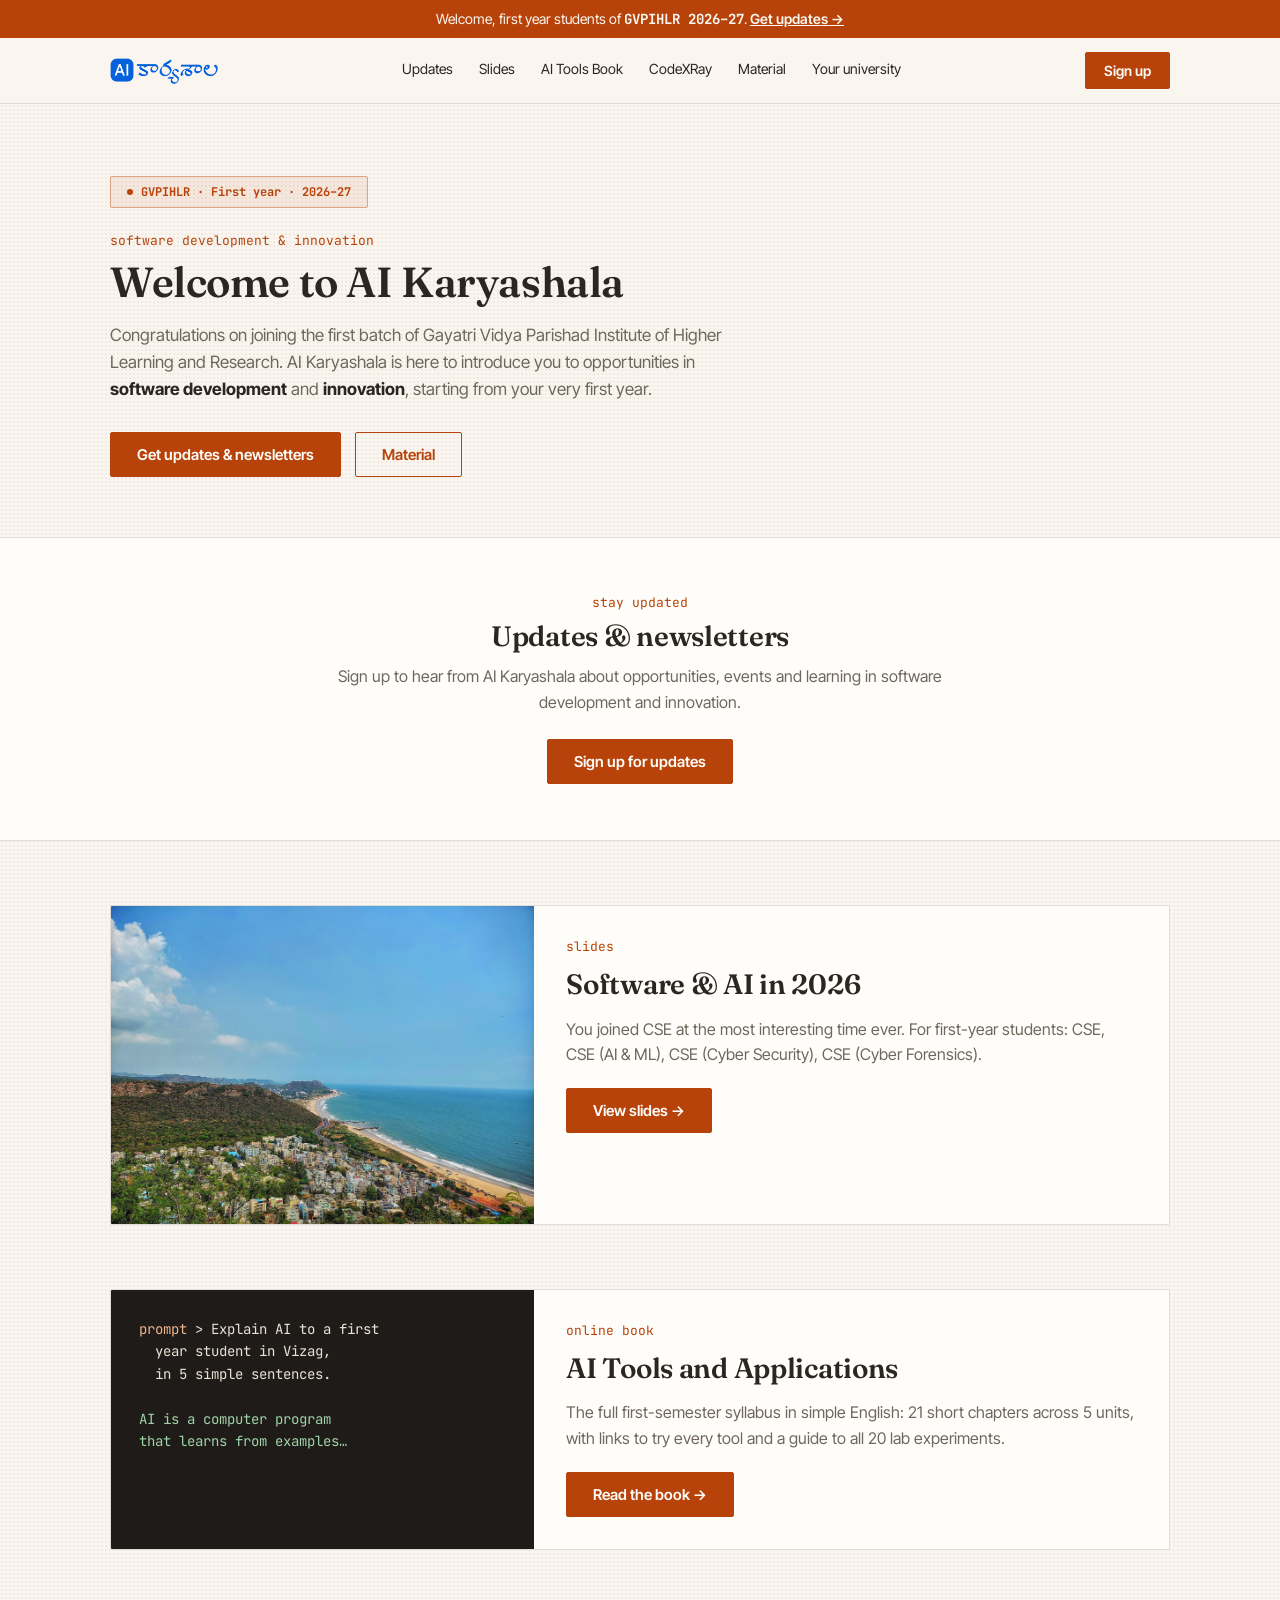
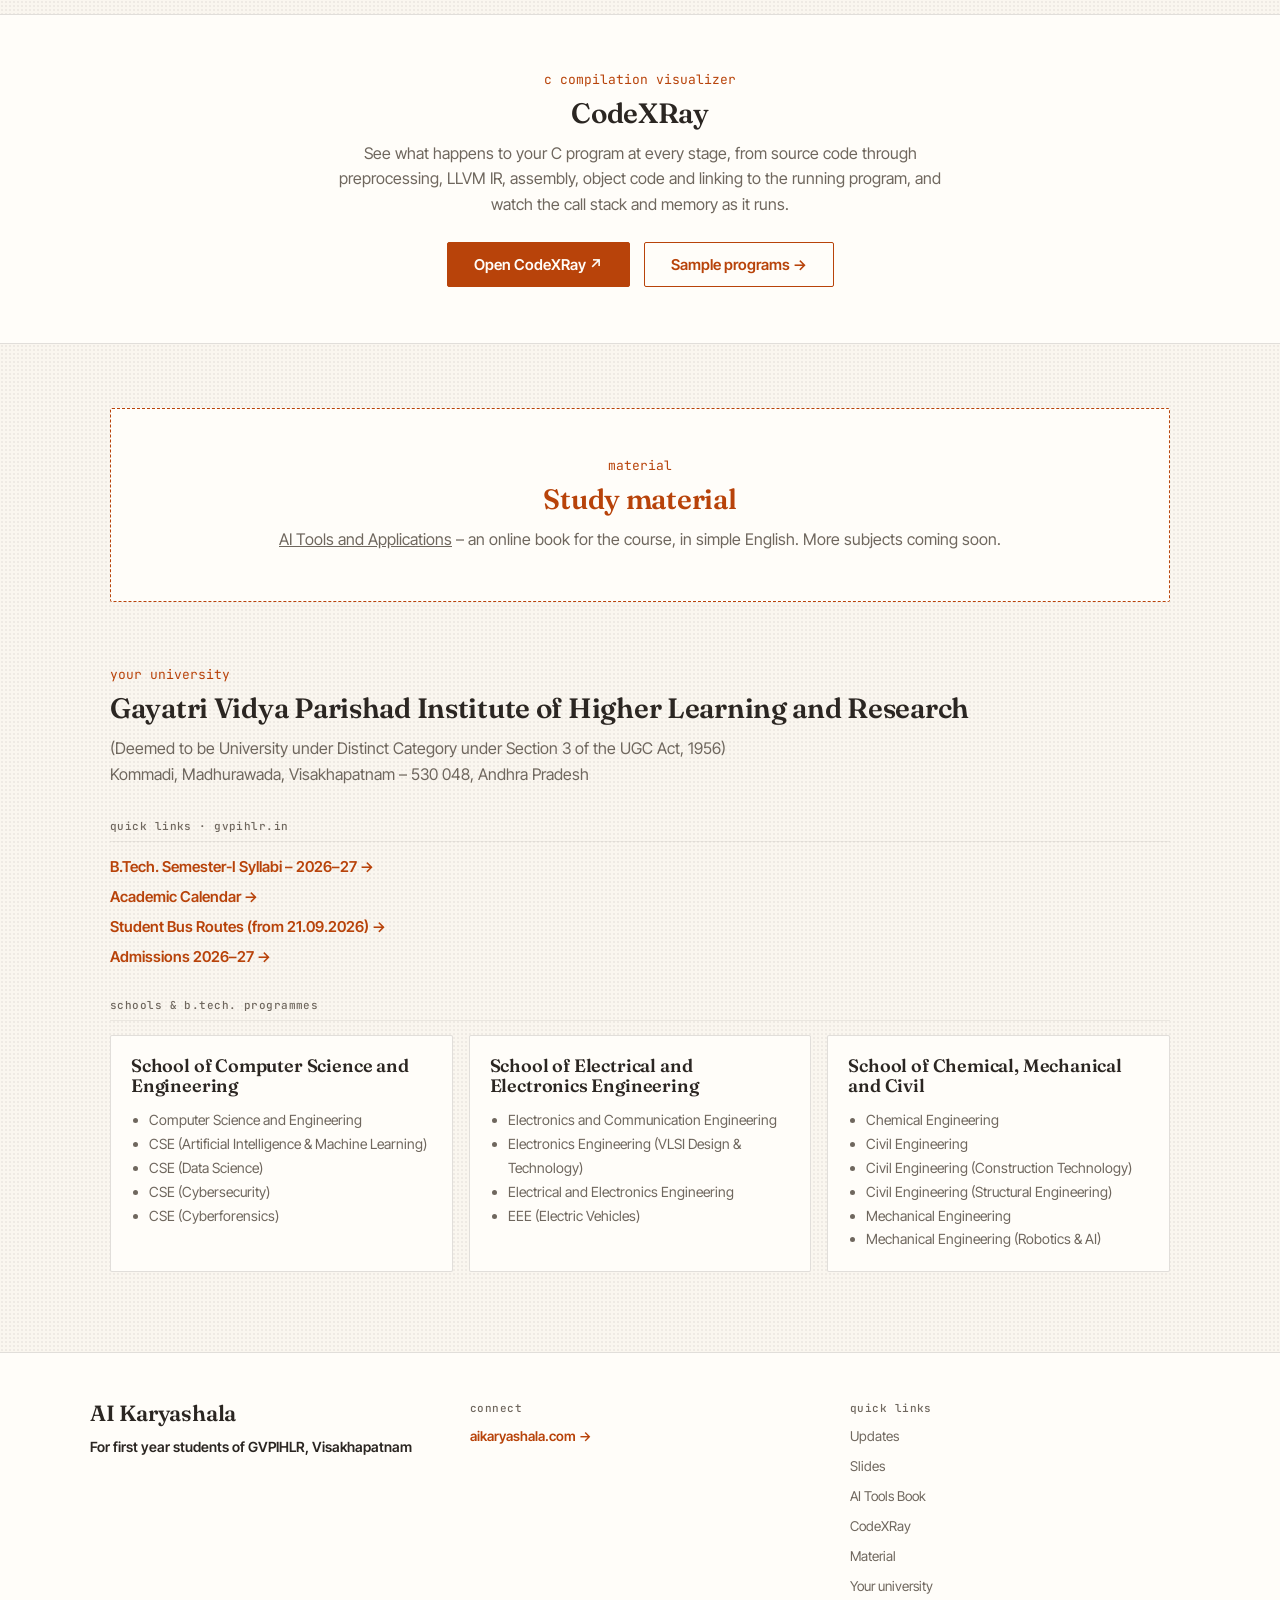
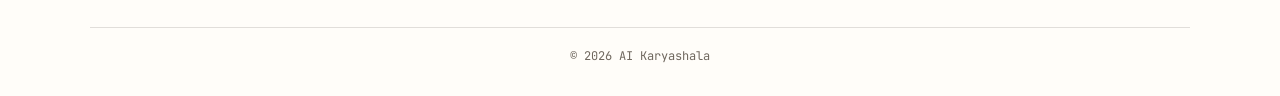
==== docs/index.html @ 088c2c2c "Add the AI Tools and Applications book Simple-English online book for the first semester course, bui" ====
<!DOCTYPE html>
<html lang="en">
<head>
  <meta charset="UTF-8">
  <meta name="viewport" content="width=device-width, initial-scale=1.0">
  <title>AI Karyashala – GVPIHLR First Year Students</title>
  <meta name="description" content="AI Karyashala introduces first year students of GVPIHLR, Visakhapatnam to opportunities in software development and innovation.">
  <link rel="icon" type="image/png" href="assets/aikaryashala_logo.png">
  <link rel="preconnect" href="https://fonts.googleapis.com">
  <link rel="preconnect" href="https://fonts.gstatic.com" crossorigin>
  <link href="https://fonts.googleapis.com/css2?family=Fraunces:opsz,wght@9..144,400;9..144,600&family=Inter+Tight:wght@400;500;600&family=JetBrains+Mono:wght@400;500;700&display=swap" rel="stylesheet">
  <link rel="stylesheet" href="style.css">
</head>
<body>

<!-- Top Banner -->
<div class="top-banner">
  Welcome, first year students of <strong>GVPIHLR 2026–27</strong>. <a href="https://docs.google.com/forms/d/e/1FAIpQLSfNtm3WXYP0iq9jqokHn2Zx_W7OV_crYYHnH38HAlW0GGLdNA/viewform?usp=publish-editor" target="_blank" rel="noopener noreferrer">Get updates →</a>
</div>

<!-- Header -->
<header class="header">
  <div class="nav-shell">
    <a href="#top" aria-label="Home" class="nav-brand">
      <img src="assets/aikaryashala_logo.png" alt="AI Karyashala logo">
    </a>
    <nav class="nav-links" aria-label="Main">
      <a href="#updates">Updates</a>
      <a href="#slides">Slides</a>
      <a href="#ai-tools">AI Tools Book</a>
      <a href="#codexray">CodeXRay</a>
      <a href="#material">Material</a>
      <a href="#university">Your university</a>
    </nav>
    <a href="https://docs.google.com/forms/d/e/1FAIpQLSfNtm3WXYP0iq9jqokHn2Zx_W7OV_crYYHnH38HAlW0GGLdNA/viewform?usp=publish-editor" class="btn btn--primary nav-cta" target="_blank" rel="noopener noreferrer">Sign up</a>
  </div>
</header>

<main id="top">

  <!-- Hero -->
  <section class="hero">
    <div class="badge">
      <span class="dot"></span>
      GVPIHLR · First year · 2026–27
    </div>
    <p class="eyebrow">software development &amp; innovation</p>
    <h1>Welcome to AI Karyashala</h1>
    <p class="hero-subtitle">
      Congratulations on joining the first batch of Gayatri Vidya Parishad Institute of Higher
      Learning and Research. AI Karyashala is here to introduce you to opportunities in
      <strong>software development</strong> and <strong>innovation</strong>, starting from your very first year.
    </p>
    <div class="hero-actions">
      <a href="https://docs.google.com/forms/d/e/1FAIpQLSfNtm3WXYP0iq9jqokHn2Zx_W7OV_crYYHnH38HAlW0GGLdNA/viewform?usp=publish-editor" class="btn btn--primary" target="_blank" rel="noopener noreferrer">Get updates &amp; newsletters</a>
      <a href="#material" class="btn btn--ghost">Material</a>
    </div>
  </section>

  <!-- Updates -->
  <section id="updates" class="band">
    <div class="band-shell">
      <p class="eyebrow">stay updated</p>
      <h2>Updates &amp; newsletters</h2>
      <p class="band-text">
        Sign up to hear from AI Karyashala about opportunities, events and learning in software
        development and innovation.
      </p>
      <a href="https://docs.google.com/forms/d/e/1FAIpQLSfNtm3WXYP0iq9jqokHn2Zx_W7OV_crYYHnH38HAlW0GGLdNA/viewform?usp=publish-editor" class="btn btn--primary" target="_blank" rel="noopener noreferrer">Sign up for updates</a>
    </div>
  </section>

  <!-- Slides -->
  <section id="slides" class="section">
    <a class="talk-card" href="slides/index.html">
      <img src="slides/images/vizag-coast.jpg" alt="">
      <div class="talk-copy">
        <p class="eyebrow">slides</p>
        <h2>Software &amp; AI in 2026</h2>
        <p class="muted">You joined CSE at the most interesting time ever. For first-year students: CSE, CSE (AI &amp; ML), CSE (Cyber Security), CSE (Cyber Forensics).</p>
        <span class="btn btn--primary">View slides →</span>
      </div>
    </a>
  </section>

  <!-- AI Tools Book -->
  <section id="ai-tools" class="section">
    <a class="talk-card" href="ai-tools/index.html">
      <pre class="code-art" aria-hidden="true"><span class="k">prompt</span> &gt; Explain AI to a first
  year student in Vizag,
  in 5 simple sentences.

<span class="s">AI is a computer program
that learns from examples…</span></pre>
      <div class="talk-copy">
        <p class="eyebrow">online book</p>
        <h2>AI Tools and Applications</h2>
        <p class="muted">The full first-semester syllabus in simple English: 21 short chapters across 5 units, with links to try every tool and a guide to all 20 lab experiments.</p>
        <span class="btn btn--primary">Read the book →</span>
      </div>
    </a>
  </section>

  <!-- CodeXRay -->
  <section id="codexray" class="band">
    <div class="band-shell">
      <p class="eyebrow">c compilation visualizer</p>
      <h2>CodeXRay</h2>
      <p class="band-text">
        See what happens to your C program at every stage, from source code through preprocessing,
        LLVM IR, assembly, object code and linking to the running program, and watch the call stack
        and memory as it runs.
      </p>
      <div class="band-actions">
        <a href="https://codexray-frontend.onrender.com" class="btn btn--primary" target="_blank" rel="noopener noreferrer">Open CodeXRay ↗</a>
        <a href="codexray/index.html" class="btn btn--ghost">Sample programs →</a>
      </div>
    </div>
  </section>

  <!-- Material -->
  <section id="material" class="section">
    <div class="material-box">
      <p class="eyebrow">material</p>
      <h2>Study material</h2>
      <p class="muted"><a href="ai-tools/index.html">AI Tools and Applications</a> – an online book for the course, in simple English. More subjects coming soon.</p>
    </div>
  </section>

  <!-- University -->
  <section id="university" class="section">
    <p class="eyebrow">your university</p>
    <h2>Gayatri Vidya Parishad Institute of Higher Learning and Research</h2>
    <p class="muted">
      (Deemed to be University under Distinct Category under Section 3 of the UGC Act, 1956)<br>
      Kommadi, Madhurawada, Visakhapatnam – 530 048, Andhra Pradesh
    </p>

    <h4 class="subhead">quick links · gvpihlr.in</h4>
    <ul class="link-list">
      <li><a href="https://gvpihlr.in/btech-semester-i-syllabi" target="_blank" rel="noopener noreferrer">B.Tech. Semester-I Syllabi – 2026–27 →</a></li>
      <li><a href="https://gvpihlr.in/academic-calendar" target="_blank" rel="noopener noreferrer">Academic Calendar →</a></li>
      <li><a href="https://gvpihlr.in/assets/files/admissions/GVPIHLR-BUS%20ROUTES%20FOR%2021-9-2026.pdf" target="_blank" rel="noopener noreferrer">Student Bus Routes (from 21.09.2026) →</a></li>
      <li><a href="https://gvpihlr.in/admissions" target="_blank" rel="noopener noreferrer">Admissions 2026–27 →</a></li>
    </ul>

    <h4 class="subhead">schools &amp; b.tech. programmes</h4>
    <div class="grid">
      <div class="card">
        <h3>School of Computer Science and Engineering</h3>
        <ul>
          <li>Computer Science and Engineering</li>
          <li>CSE (Artificial Intelligence &amp; Machine Learning)</li>
          <li>CSE (Data Science)</li>
          <li>CSE (Cybersecurity)</li>
          <li>CSE (Cyberforensics)</li>
        </ul>
      </div>
      <div class="card">
        <h3>School of Electrical and Electronics Engineering</h3>
        <ul>
          <li>Electronics and Communication Engineering</li>
          <li>Electronics Engineering (VLSI Design &amp; Technology)</li>
          <li>Electrical and Electronics Engineering</li>
          <li>EEE (Electric Vehicles)</li>
        </ul>
      </div>
      <div class="card">
        <h3>School of Chemical, Mechanical and Civil</h3>
        <ul>
          <li>Chemical Engineering</li>
          <li>Civil Engineering</li>
          <li>Civil Engineering (Construction Technology)</li>
          <li>Civil Engineering (Structural Engineering)</li>
          <li>Mechanical Engineering</li>
          <li>Mechanical Engineering (Robotics &amp; AI)</li>
        </ul>
      </div>
    </div>
  </section>

</main>

<footer class="site-footer">
  <div class="footer-content">
    <div class="footer-section">
      <h3>AI Karyashala</h3>
      <p class="footer-tagline">For first year students of GVPIHLR, Visakhapatnam</p>
    </div>
    <div class="footer-section">
      <h4>connect</h4>
      <p>
        <a href="https://aikaryashala.com" target="_blank" rel="noopener noreferrer" class="footer-link">aikaryashala.com →</a>
      </p>
    </div>
    <div class="footer-section">
      <h4>quick links</h4>
      <ul class="footer-links">
        <li><a href="#updates">Updates</a></li>
        <li><a href="slides/index.html">Slides</a></li>
        <li><a href="ai-tools/index.html">AI Tools Book</a></li>
        <li><a href="codexray/index.html">CodeXRay</a></li>
        <li><a href="#material">Material</a></li>
        <li><a href="#university">Your university</a></li>
      </ul>
    </div>
  </div>
  <div class="footer-divider"></div>
  <p class="footer-credit">© 2026 AI Karyashala</p>
</footer>

</body>
</html>
---- docs/style.css ----
:root {
  --cream: #faf6ef;
  --paper: #fffdf9;
  --ink: #2b2622;
  --muted: #6f675e;

  --rust: #b8430a;
  --teal: #14746f;

  --line: rgba(43, 38, 34, .14);
  --line2: rgba(43, 38, 34, .07);
}

* {
  margin: 0;
  padding: 0;
  box-sizing: border-box;
}

html { scroll-behavior: smooth; }

body {
  font-family: "Inter Tight", -apple-system, BlinkMacSystemFont, "Helvetica Neue", Arial, sans-serif;
  background: var(--cream);
  color: var(--ink);
  overflow-x: hidden;
  background-image: radial-gradient(rgba(43, 38, 34, .055) 1px, transparent 1px);
  background-size: 4px 4px;
}

h1, h2, h3 {
  font-family: "Fraunces", serif;
  font-weight: 600;
  letter-spacing: -.01em;
  line-height: 1.12;
  color: var(--ink);
}

a { color: inherit; }
img { display: block; max-width: 100%; }
a:focus-visible { outline: 2px solid var(--rust); outline-offset: 2px; }

section[id] { scroll-margin-top: 70px; }

.eyebrow {
  font-family: "JetBrains Mono", monospace;
  font-size: 13px;
  color: var(--rust);
  margin-bottom: 10px;
}

.muted { color: var(--muted); line-height: 1.6; }

/* ── Top Banner ── */
.top-banner {
  background: var(--rust);
  color: var(--cream);
  text-align: center;
  padding: 10px 16px;
  font-size: 14px;
}
.top-banner strong { font-family: "JetBrains Mono", monospace; font-weight: 700; }
.top-banner a { color: var(--cream); text-decoration: underline; font-weight: 600; }

/* ── Header ── */
.header {
  position: sticky;
  top: 0;
  z-index: 1000;
  background: var(--cream);
  border-bottom: 1px solid var(--line);
}
.nav-shell {
  max-width: 1100px;
  margin: 0 auto;
  padding: 14px 20px;
  display: flex;
  gap: 24px;
  align-items: center;
  justify-content: space-between;
}
.nav-brand img { height: 26px; width: auto; }
.nav-links { display: flex; gap: 26px; font-size: 14px; }
.nav-links a {
  color: var(--ink);
  text-decoration: none;
  padding-bottom: 2px;
  border-bottom: 2px solid transparent;
  transition: color .15s, border-color .15s;
}
.nav-links a:hover { color: var(--rust); border-color: var(--rust); }
.nav-cta { font-size: 14px !important; padding: 9px 18px !important; }

/* ── Buttons ── */
.btn {
  display: inline-flex;
  align-items: center;
  justify-content: center;
  padding: 12px 26px;
  border-radius: 2px;
  text-decoration: none;
  font-weight: 600;
  font-size: 15px;
  border: 1px solid var(--rust);
  transition: background .15s, color .15s;
}
.btn--primary { background: var(--rust); color: var(--paper); }
.btn--primary:hover { background: #96370a; }
.btn--ghost { background: transparent; color: var(--rust); }
.btn--ghost:hover { background: rgba(184, 67, 10, .08); }

/* ── Hero ── */
.hero { padding: 72px 20px 60px; max-width: 1100px; margin: 0 auto; }
.badge {
  display: inline-flex;
  align-items: center;
  gap: 8px;
  border: 1px solid rgba(184, 67, 10, .4);
  background: rgba(184, 67, 10, .08);
  border-radius: 2px;
  padding: 7px 16px;
  font-family: "JetBrains Mono", monospace;
  font-size: 12px;
  font-weight: 700;
  color: var(--rust);
  margin-bottom: 24px;
}
.badge .dot { width: 6px; height: 6px; border-radius: 50%; background: var(--rust); }
.hero h1 { font-size: clamp(28px, 4.4vw, 42px); margin: 0 0 16px; }
.hero-subtitle { font-size: 17px; line-height: 1.6; color: var(--muted); max-width: 62ch; }
.hero-subtitle strong { color: var(--ink); }
.hero-actions { display: flex; gap: 14px; margin: 28px 0 0; flex-wrap: wrap; }

/* ── Updates band ── */
.band {
  padding: 56px 20px;
  text-align: center;
  background: var(--paper);
  border-top: 1px solid var(--line);
  border-bottom: 1px solid var(--line);
}
.band-shell { max-width: 640px; margin: 0 auto; }
.band h2 { font-size: clamp(22px, 3vw, 28px); margin-bottom: 12px; }
.band-text { color: var(--muted); line-height: 1.6; margin-bottom: 24px; }
.band-actions { display: flex; gap: 14px; justify-content: center; flex-wrap: wrap; }
.section + .band { margin-top: 64px; }

/* ── Sections ── */
.section { max-width: 1100px; margin: 0 auto; padding: 64px 20px 0; }
.section h2 { font-size: clamp(22px, 3vw, 28px); margin-bottom: 12px; }

.subhead {
  font-family: "JetBrains Mono", monospace;
  font-size: 11px;
  font-weight: 500;
  color: var(--muted);
  letter-spacing: .04em;
  margin: 32px 0 14px;
  padding-bottom: 8px;
  border-bottom: 1px solid var(--line2);
}

/* ── Slides card ── */
.talk-card {
  display: grid;
  grid-template-columns: 2fr 3fr;
  background: var(--paper);
  border: 1px solid var(--line);
  border-radius: 2px;
  overflow: hidden;
  text-decoration: none;
  transition: border-color .15s;
}
.talk-card:hover { border-color: var(--rust); }
.talk-card img { width: 100%; height: 100%; min-height: 220px; object-fit: cover; }
.code-art {
  margin: 0;
  padding: 28px;
  background: #1f1b18;
  color: #e9e1d6;
  font-family: "JetBrains Mono", monospace;
  font-size: 14px;
  line-height: 1.6;
  overflow: hidden;
}
.code-art .k { color: #f0b48c; }
.code-art .s { color: #9fd3a8; }
.talk-copy { padding: 32px; display: flex; flex-direction: column; align-items: flex-start; gap: 4px; }
.talk-copy .btn { margin-top: 16px; }

/* ── Material box ── */
.material-box {
  border: 1px dashed var(--rust);
  border-radius: 2px;
  background: var(--paper);
  padding: 48px 20px;
  text-align: center;
}
.material-box h2 { color: var(--rust); }

/* ── Quick links ── */
.link-list { list-style: none; display: flex; flex-direction: column; gap: 10px; }
.link-list a { color: var(--rust); text-decoration: none; font-weight: 600; font-size: 15px; }
.link-list a:hover { color: #96370a; text-decoration: underline; }

/* ── Schools ── */
.grid {
  display: grid;
  grid-template-columns: repeat(auto-fit, minmax(260px, 1fr));
  gap: 16px;
}
.card {
  background: var(--paper);
  border: 1px solid var(--line);
  border-radius: 2px;
  padding: 20px;
  transition: border-color .15s;
}
.card:hover { border-color: var(--rust); }
.card h3 { font-size: 18px; margin-bottom: 12px; }
.card ul { padding-left: 18px; color: var(--muted); font-size: 14px; line-height: 1.7; }

/* ── Footer ── */
.site-footer {
  margin-top: 80px;
  padding: 48px 20px 32px;
  background: var(--paper);
  border-top: 1px solid var(--line);
}
.footer-content {
  max-width: 1100px;
  margin: 0 auto;
  display: grid;
  grid-template-columns: repeat(auto-fit, minmax(240px, 1fr));
  gap: 40px;
}
.footer-section { display: flex; flex-direction: column; gap: 10px; }
.footer-section h3 { font-size: 22px; margin-bottom: 2px; }
.footer-section h4 {
  font-family: "JetBrains Mono", monospace;
  font-size: 11px;
  font-weight: 500;
  color: var(--muted);
  letter-spacing: .04em;
}
.footer-tagline { font-size: 14px; font-weight: 600; }
.footer-link { color: var(--rust); text-decoration: none; font-weight: 600; font-size: 13.5px; }
.footer-link:hover { color: #96370a; }
.footer-links { list-style: none; display: flex; flex-direction: column; gap: 10px; }
.footer-links a { color: var(--muted); text-decoration: none; font-size: 13.5px; transition: color .15s; }
.footer-links a:hover { color: var(--rust); }
.footer-divider { max-width: 1100px; margin: 32px auto 0; height: 1px; background: var(--line); }
.footer-credit {
  max-width: 1100px;
  margin: 20px auto 0;
  color: var(--muted);
  font-size: 12px;
  text-align: center;
  font-family: "JetBrains Mono", monospace;
}

/* ── Responsive ── */
@media (max-width: 768px) {
  .nav-links { display: none; }
  .top-banner { font-size: 12px; padding: 8px 12px; }
  .hero { padding: 56px 16px 48px; }
  .hero-subtitle { font-size: 16px; }
  .band { padding: 48px 16px; }
  .section { padding: 48px 16px 0; }
  .site-footer { padding: 40px 16px 48px; margin-top: 56px; }
  .footer-content { grid-template-columns: 1fr; gap: 28px; }
  .talk-card { grid-template-columns: 1fr; }
  .talk-card img { min-height: 160px; max-height: 200px; }
  .talk-copy { padding: 24px 20px; }
}

@media (max-width: 480px) {
  .btn { padding: 11px 20px; font-size: 14px; }
}
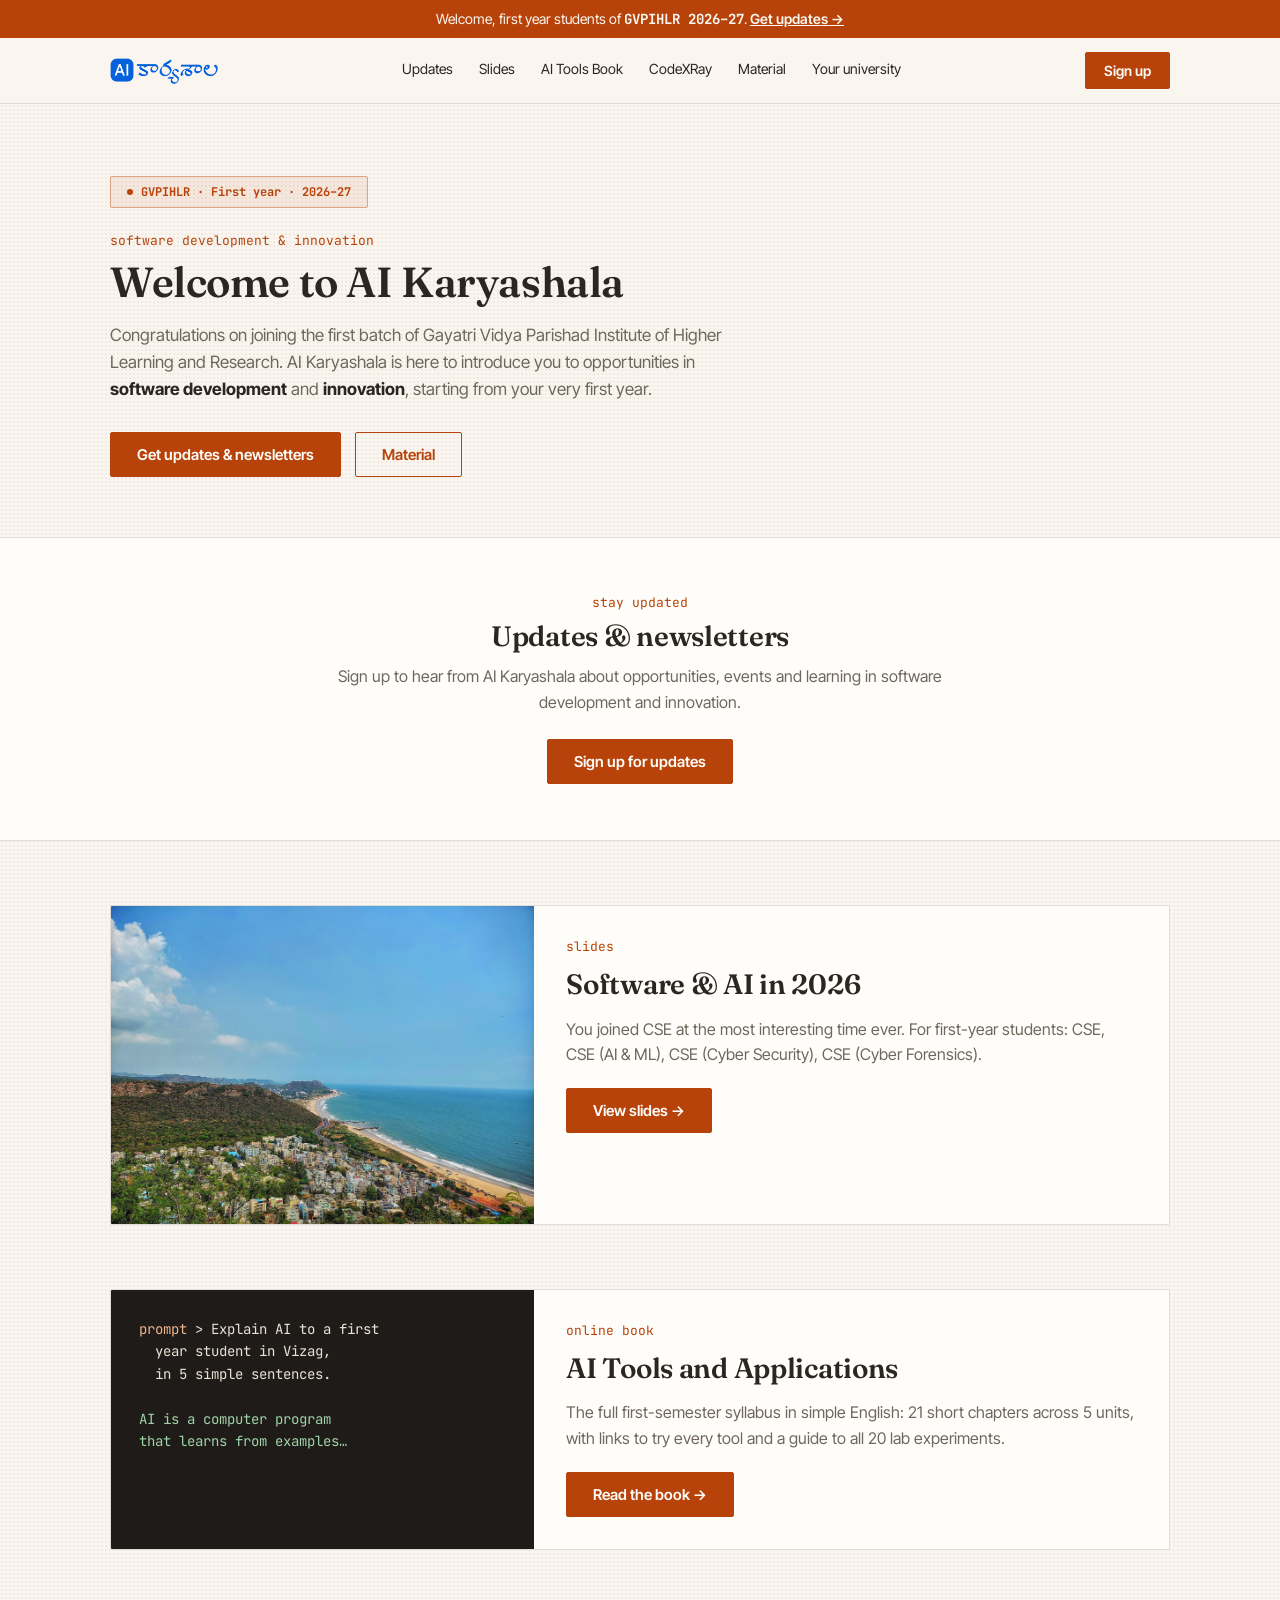
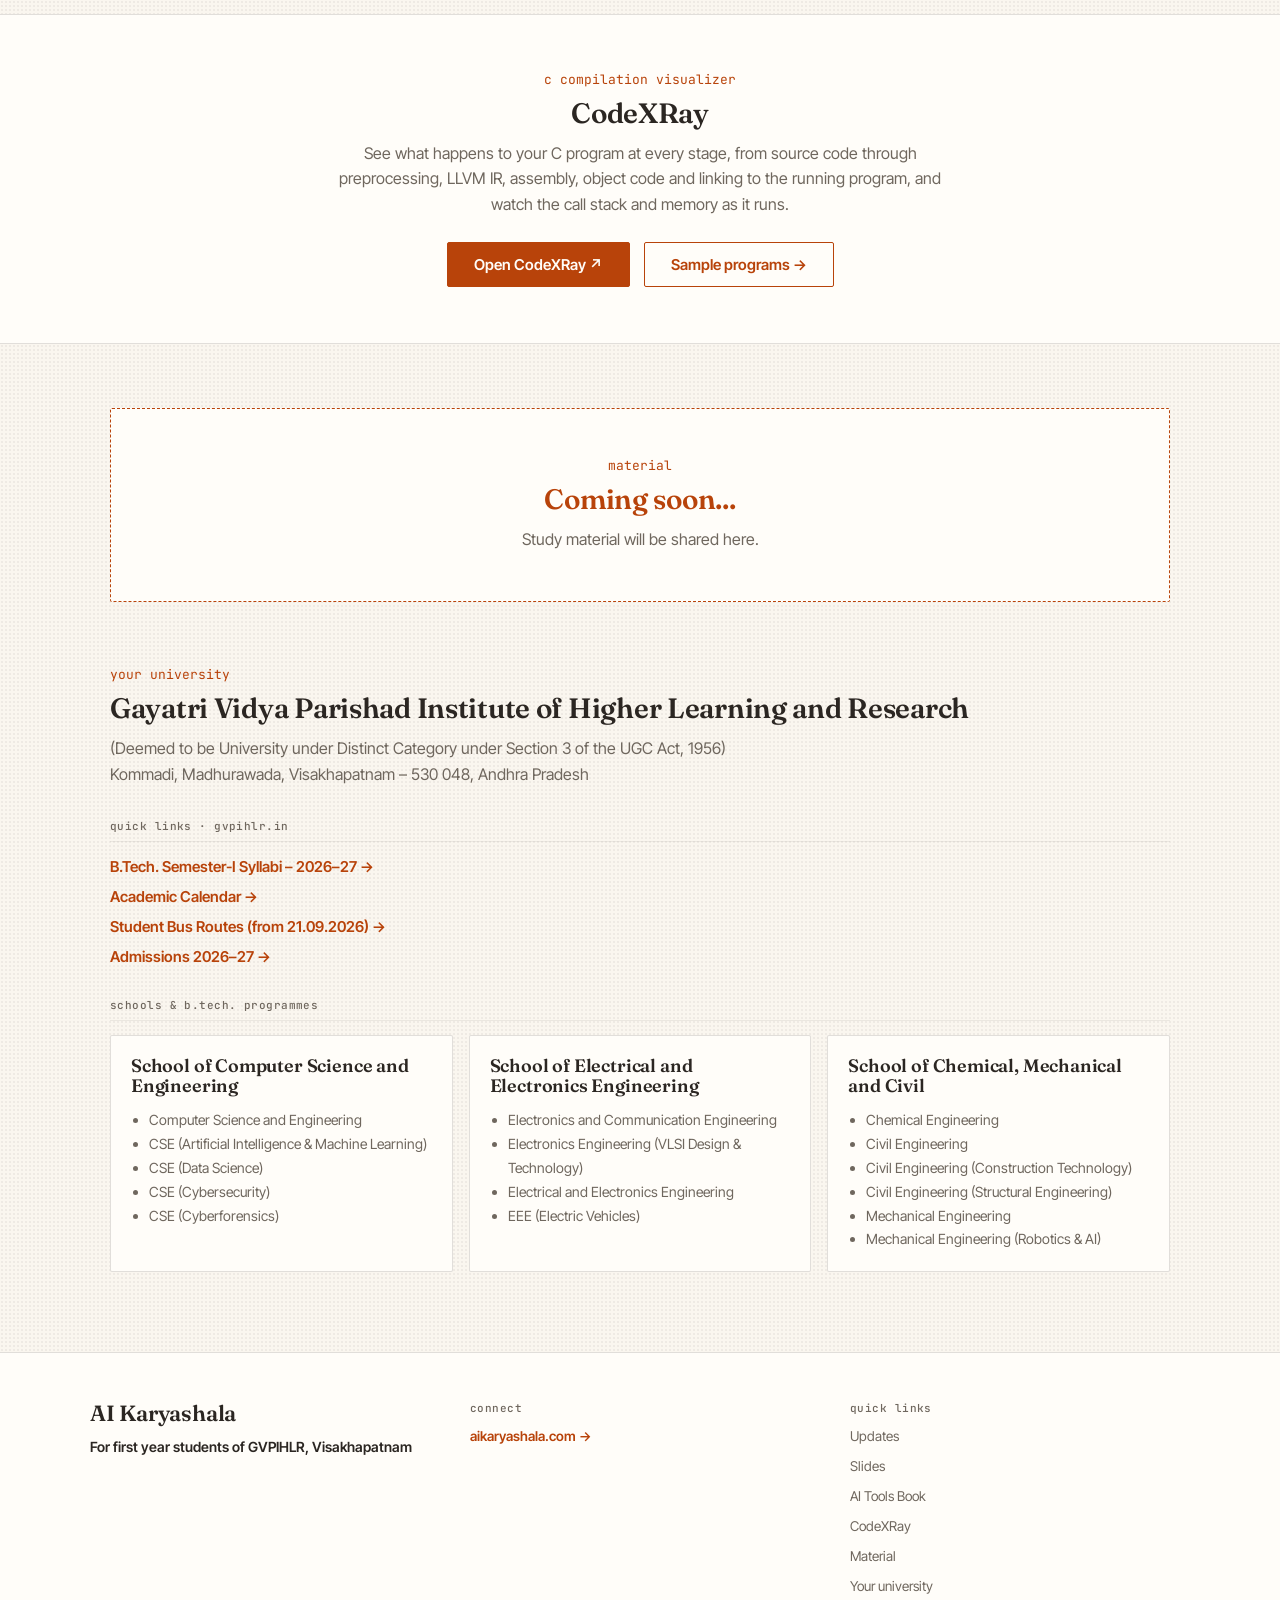
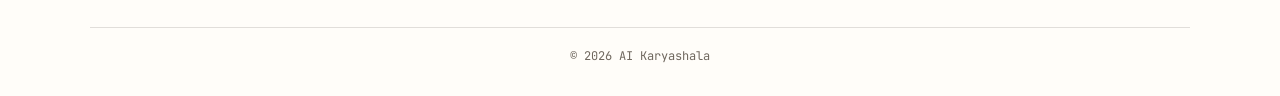
==== commit f549405a: "Restore the Material placeholder on the home page Co-Authored-By: Claude Fable 5.1 <noreply@anthropi" ====
--- a/docs/index.html
+++ b/docs/index.html
@@ -122,8 +122,8 @@
   <section id="material" class="section">
     <div class="material-box">
       <p class="eyebrow">material</p>
-      <h2>Study material</h2>
-      <p class="muted"><a href="ai-tools/index.html">AI Tools and Applications</a> – an online book for the course, in simple English. More subjects coming soon.</p>
+      <h2>Coming soon...</h2>
+      <p class="muted">Study material will be shared here.</p>
     </div>
   </section>
 
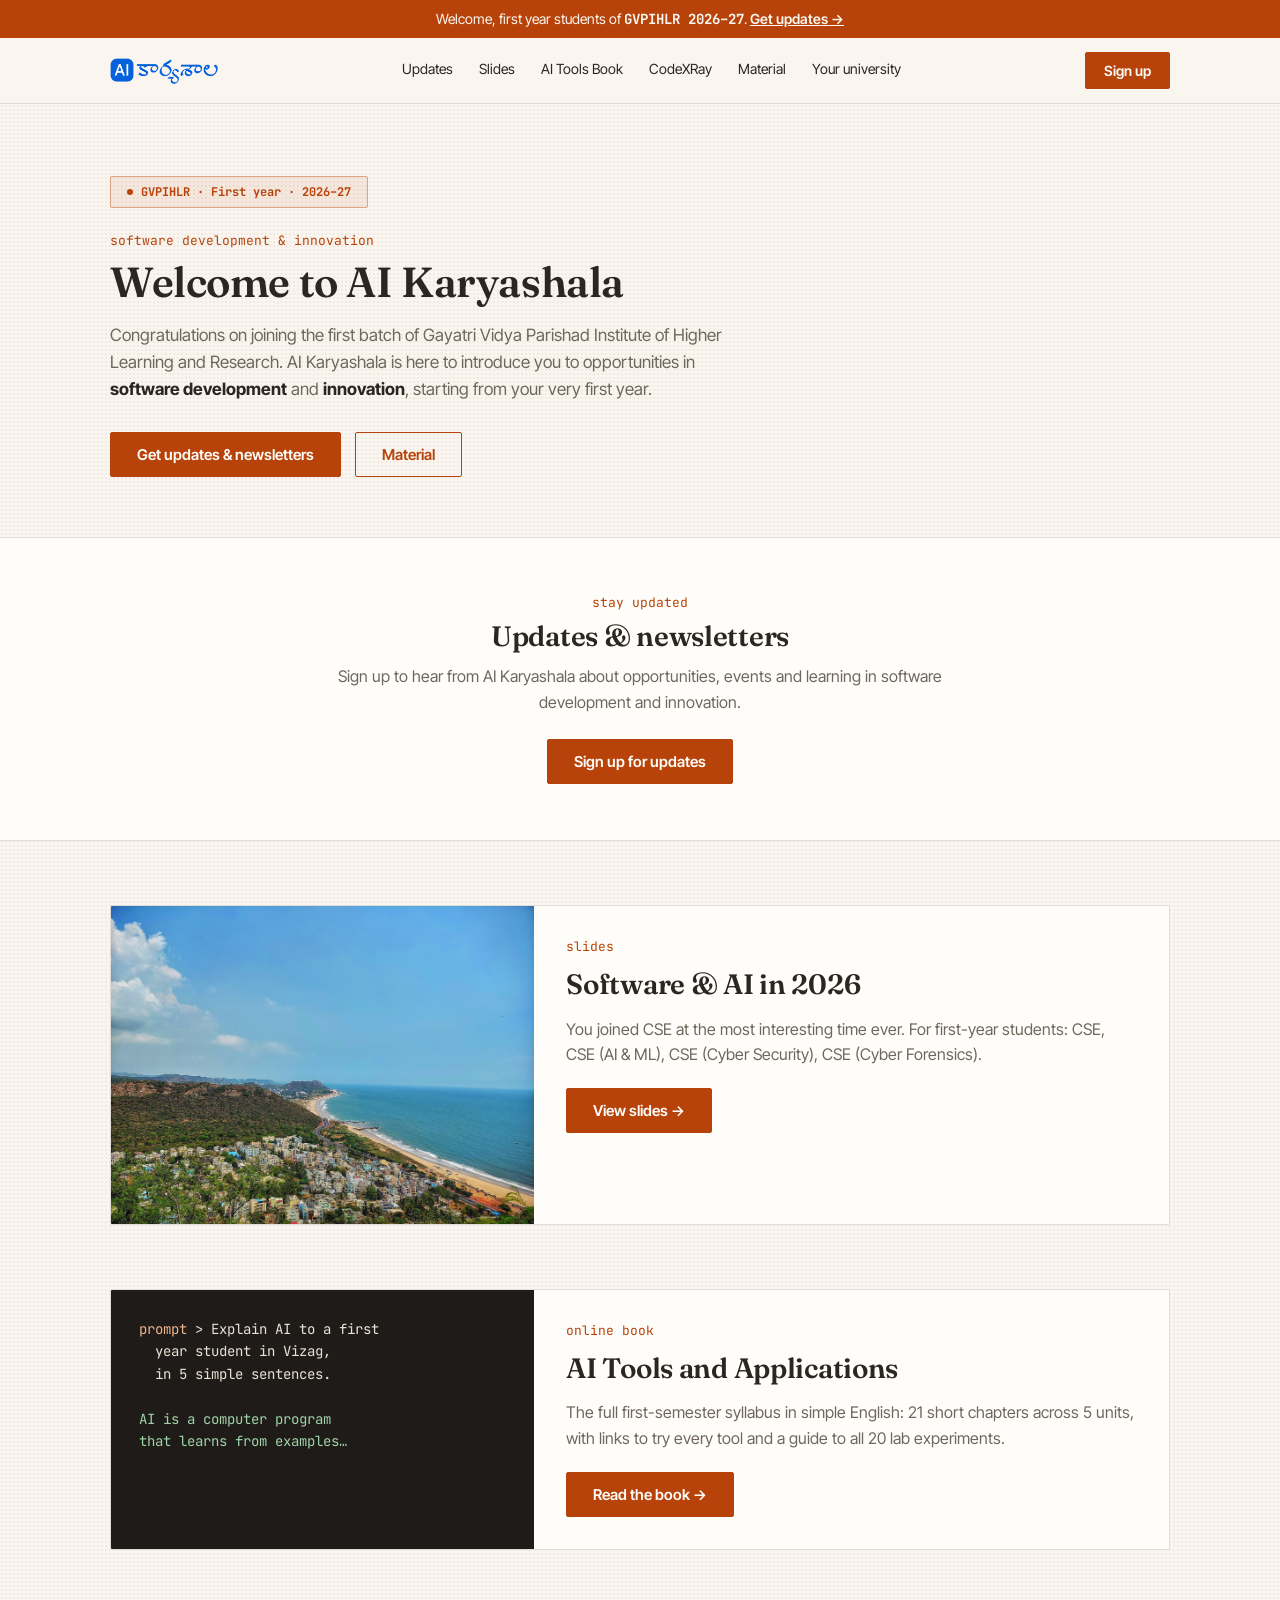
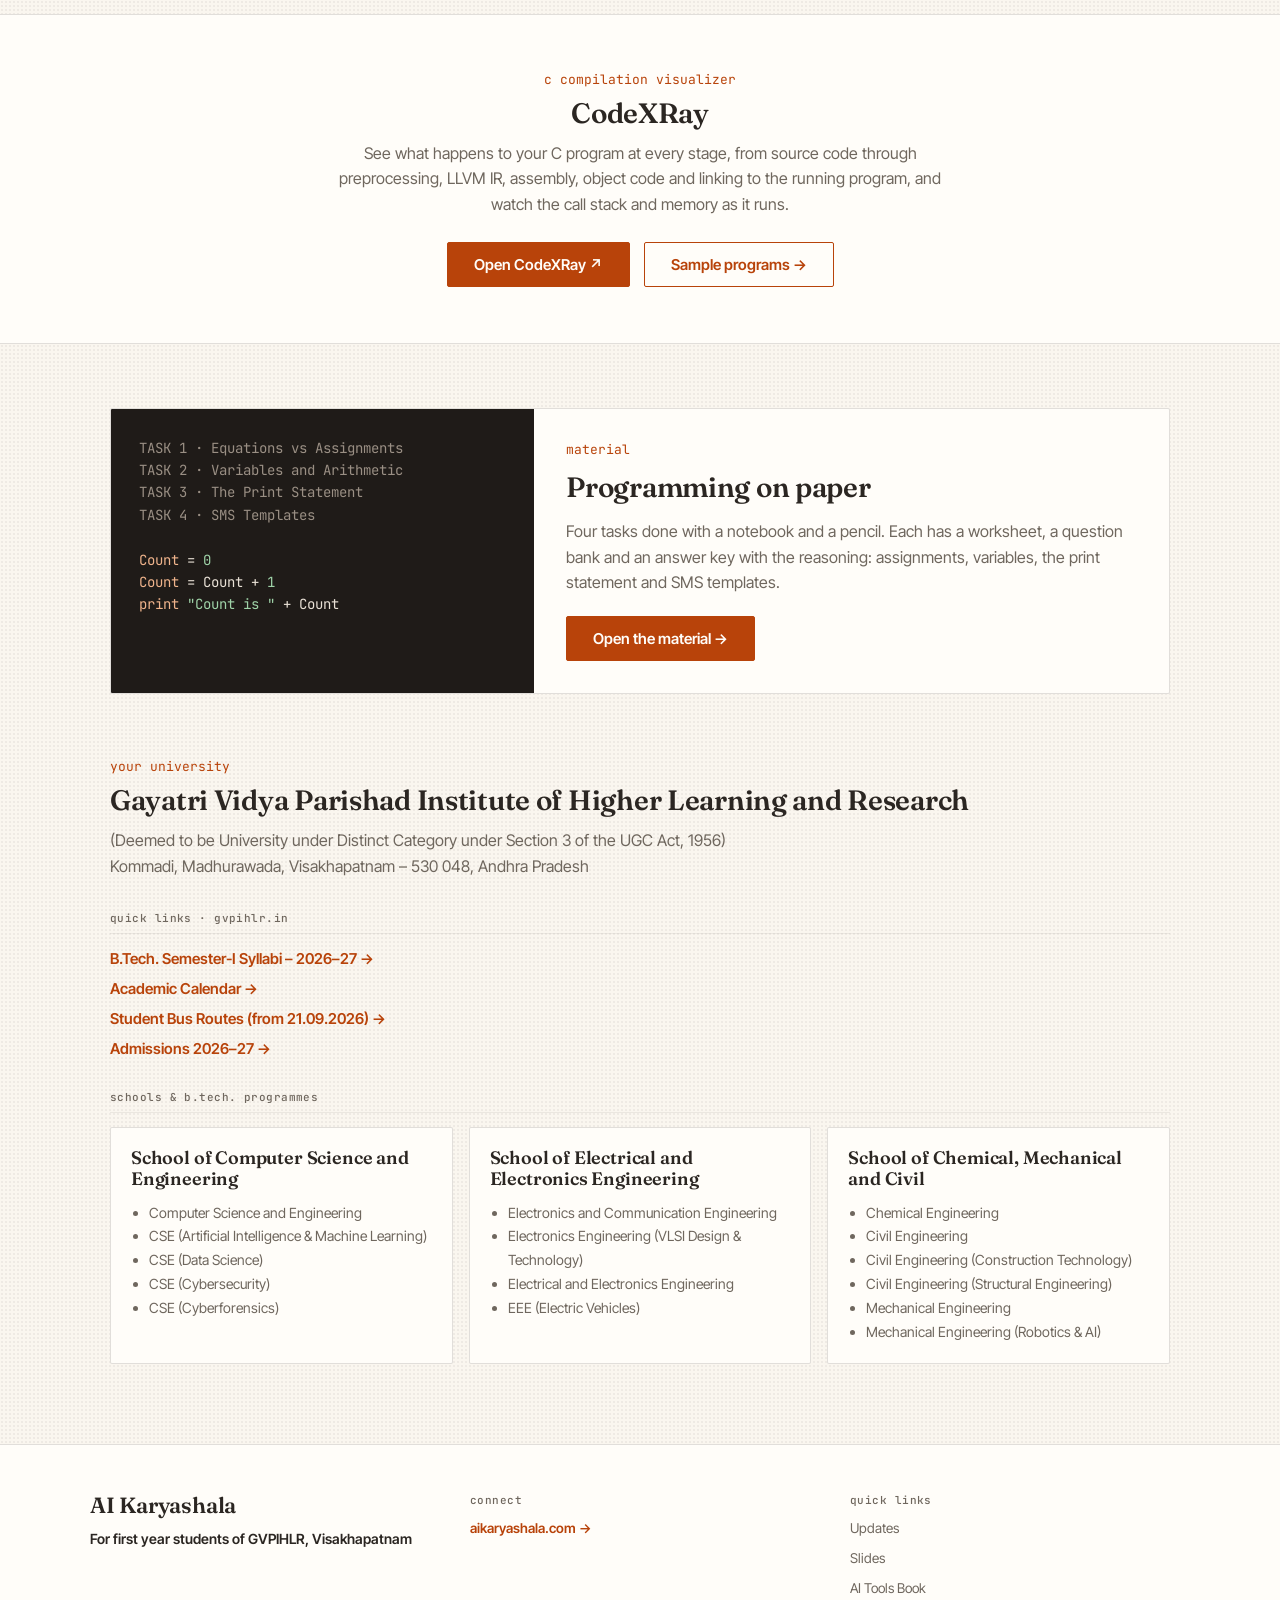
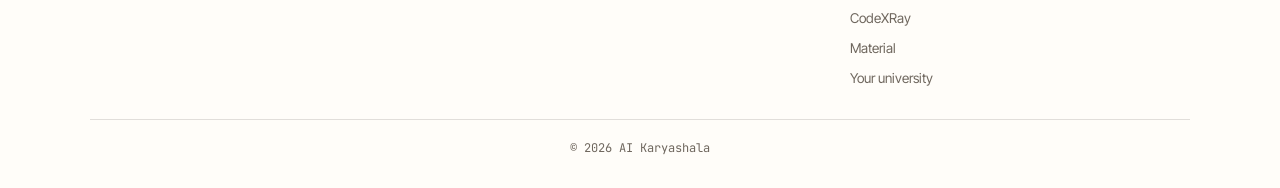
==== commit a3020782: "material done Entire-Checkpoint: 01M4FX9V0S7X236P5MRS1M8DCB" ====
--- a/docs/index.html
+++ b/docs/index.html
@@ -53,7 +53,7 @@
     </p>
     <div class="hero-actions">
       <a href="https://docs.google.com/forms/d/e/1FAIpQLSfNtm3WXYP0iq9jqokHn2Zx_W7OV_crYYHnH38HAlW0GGLdNA/viewform?usp=publish-editor" class="btn btn--primary" target="_blank" rel="noopener noreferrer">Get updates &amp; newsletters</a>
-      <a href="#material" class="btn btn--ghost">Material</a>
+      <a href="material/index.html" class="btn btn--ghost">Material</a>
     </div>
   </section>
 
@@ -120,11 +120,22 @@
 
   <!-- Material -->
   <section id="material" class="section">
-    <div class="material-box">
-      <p class="eyebrow">material</p>
-      <h2>Coming soon...</h2>
-      <p class="muted">Study material will be shared here.</p>
-    </div>
+    <a class="talk-card" href="material/index.html">
+      <pre class="code-art" aria-hidden="true"><span class="c">TASK 1 · Equations vs Assignments</span>
+<span class="c">TASK 2 · Variables and Arithmetic</span>
+<span class="c">TASK 3 · The Print Statement</span>
+<span class="c">TASK 4 · SMS Templates</span>
+
+<span class="k">Count</span> = <span class="s">0</span>
+<span class="k">Count</span> = Count + <span class="s">1</span>
+<span class="k">print</span> <span class="s">"Count is "</span> + Count</pre>
+      <div class="talk-copy">
+        <p class="eyebrow">material</p>
+        <h2>Programming on paper</h2>
+        <p class="muted">Four tasks done with a notebook and a pencil. Each has a worksheet, a question bank and an answer key with the reasoning: assignments, variables, the print statement and SMS templates.</p>
+        <span class="btn btn--primary">Open the material →</span>
+      </div>
+    </a>
   </section>
 
   <!-- University -->
@@ -200,7 +211,7 @@
         <li><a href="slides/index.html">Slides</a></li>
         <li><a href="ai-tools/index.html">AI Tools Book</a></li>
         <li><a href="codexray/index.html">CodeXRay</a></li>
-        <li><a href="#material">Material</a></li>
+        <li><a href="material/index.html">Material</a></li>
         <li><a href="#university">Your university</a></li>
       </ul>
     </div>
--- a/docs/style.css
+++ b/docs/style.css
@@ -185,6 +185,7 @@
 }
 .code-art .k { color: #f0b48c; }
 .code-art .s { color: #9fd3a8; }
+.code-art .c { color: #9a8f84; }
 .talk-copy { padding: 32px; display: flex; flex-direction: column; align-items: flex-start; gap: 4px; }
 .talk-copy .btn { margin-top: 16px; }
 
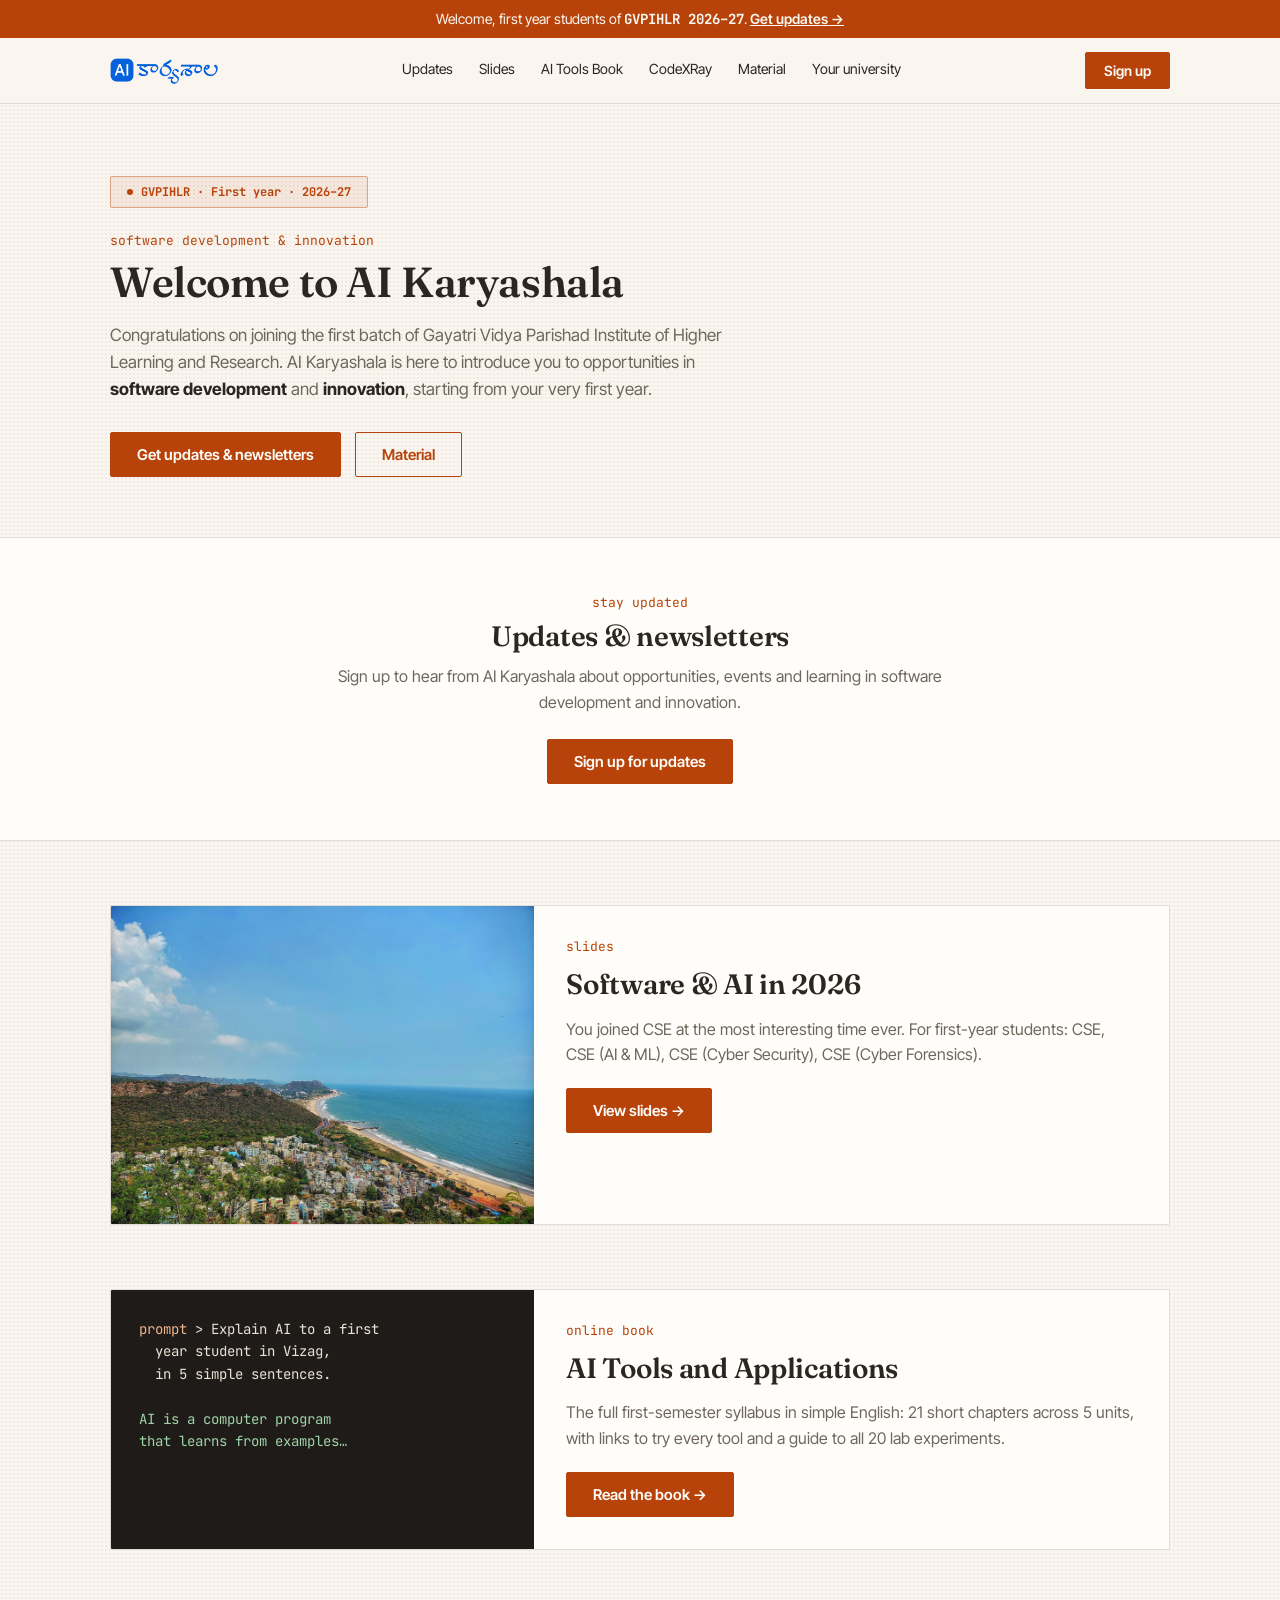
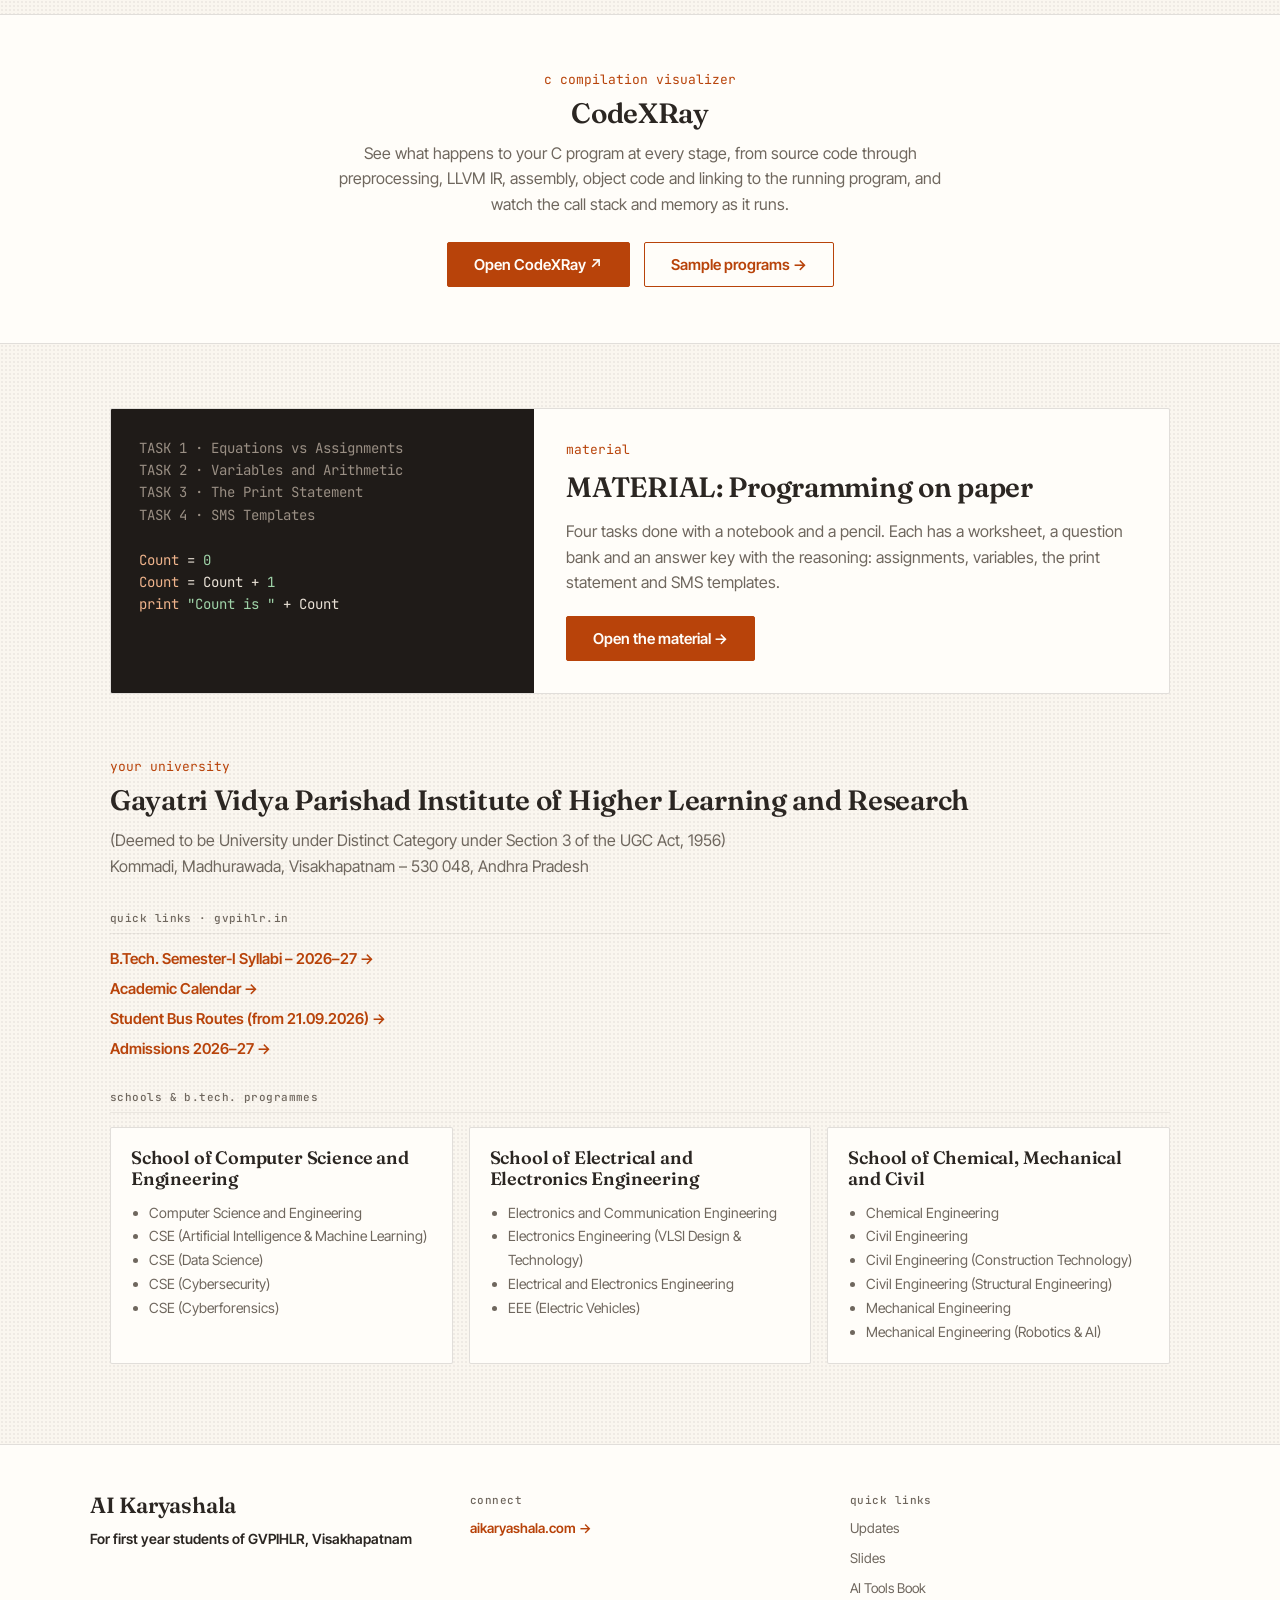
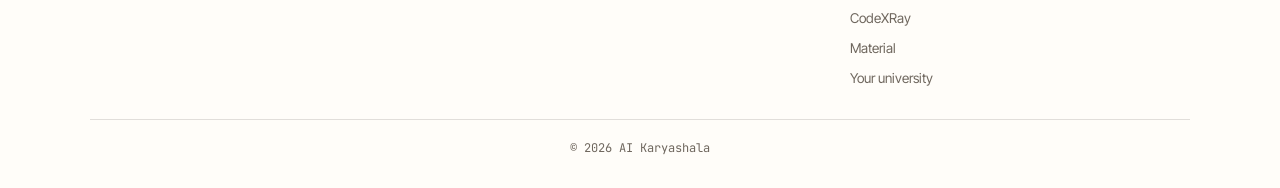
==== commit 0f18f0f4: "MATERIAL" ====
--- a/docs/index.html
+++ b/docs/index.html
@@ -131,7 +131,7 @@
 <span class="k">print</span> <span class="s">"Count is "</span> + Count</pre>
       <div class="talk-copy">
         <p class="eyebrow">material</p>
-        <h2>Programming on paper</h2>
+        <h2>MATERIAL: Programming on paper</h2>
         <p class="muted">Four tasks done with a notebook and a pencil. Each has a worksheet, a question bank and an answer key with the reasoning: assignments, variables, the print statement and SMS templates.</p>
         <span class="btn btn--primary">Open the material →</span>
       </div>
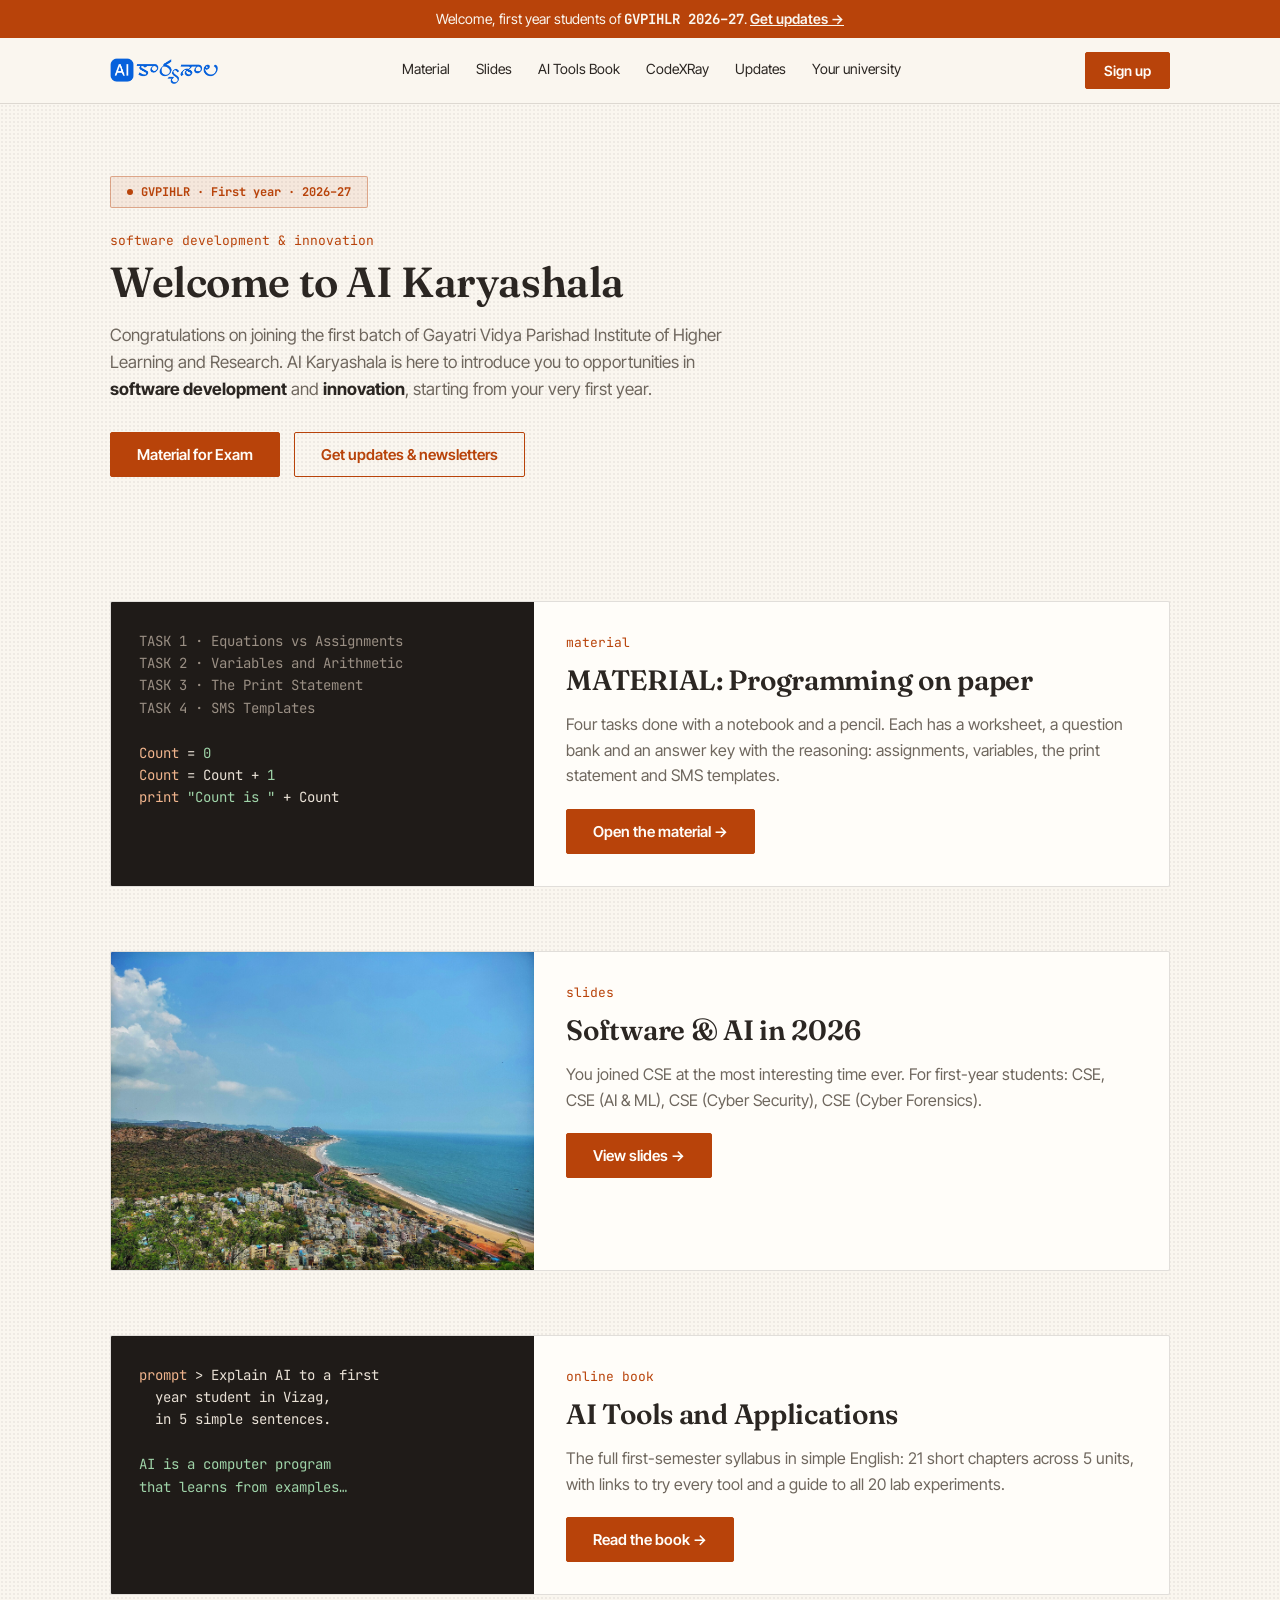
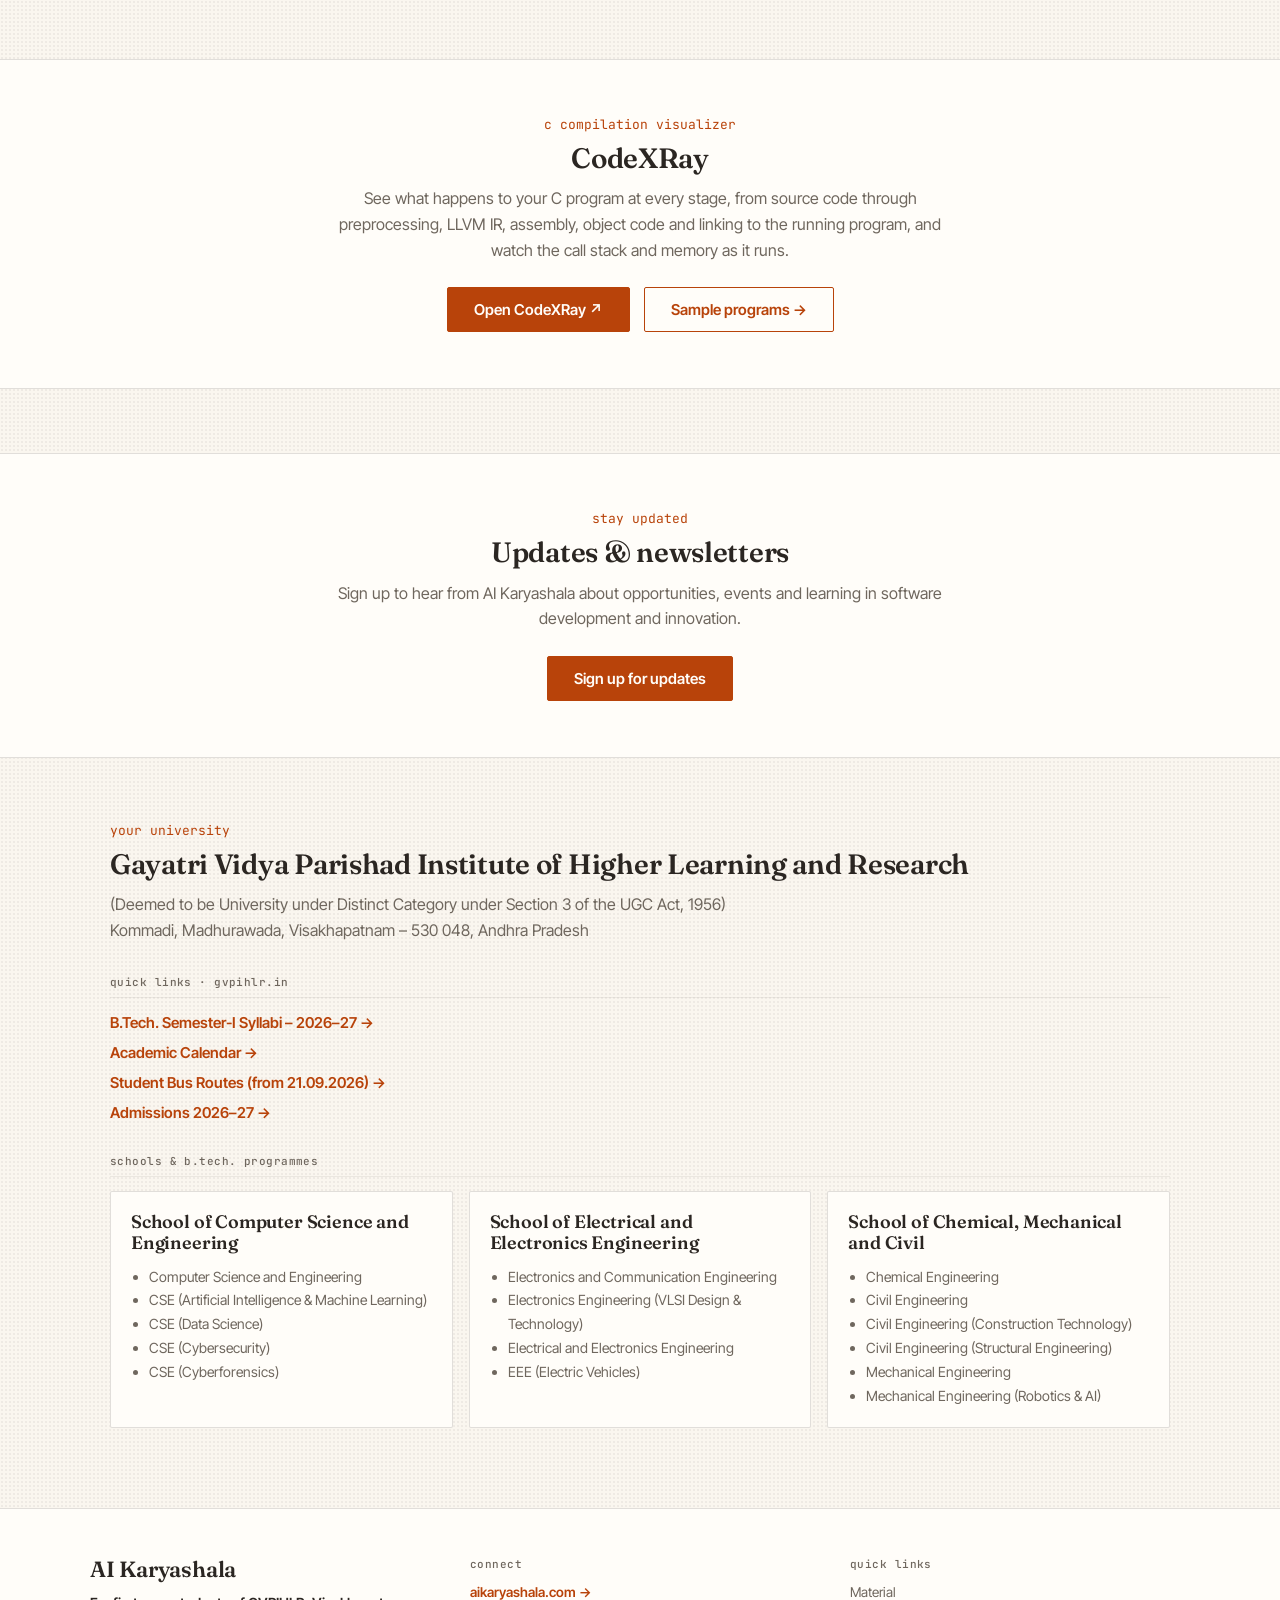
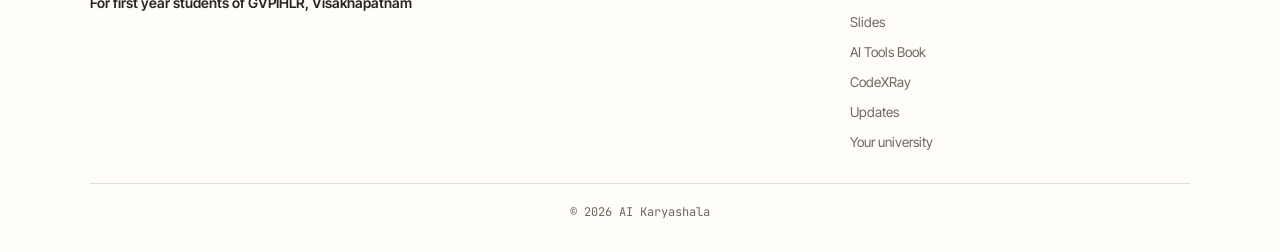
==== commit 64138388: "re-order Entire-Checkpoint: 01M4G237HQBTZFGPTRJGZKVWS2" ====
--- a/docs/index.html
+++ b/docs/index.html
@@ -25,11 +25,11 @@
       <img src="assets/aikaryashala_logo.png" alt="AI Karyashala logo">
     </a>
     <nav class="nav-links" aria-label="Main">
-      <a href="#updates">Updates</a>
+      <a href="#material">Material</a>
       <a href="#slides">Slides</a>
       <a href="#ai-tools">AI Tools Book</a>
       <a href="#codexray">CodeXRay</a>
-      <a href="#material">Material</a>
+      <a href="#updates">Updates</a>
       <a href="#university">Your university</a>
     </nav>
     <a href="https://docs.google.com/forms/d/e/1FAIpQLSfNtm3WXYP0iq9jqokHn2Zx_W7OV_crYYHnH38HAlW0GGLdNA/viewform?usp=publish-editor" class="btn btn--primary nav-cta" target="_blank" rel="noopener noreferrer">Sign up</a>
@@ -52,22 +52,29 @@
       <strong>software development</strong> and <strong>innovation</strong>, starting from your very first year.
     </p>
     <div class="hero-actions">
-      <a href="https://docs.google.com/forms/d/e/1FAIpQLSfNtm3WXYP0iq9jqokHn2Zx_W7OV_crYYHnH38HAlW0GGLdNA/viewform?usp=publish-editor" class="btn btn--primary" target="_blank" rel="noopener noreferrer">Get updates &amp; newsletters</a>
-      <a href="material/index.html" class="btn btn--ghost">Material</a>
-    </div>
-  </section>
-
-  <!-- Updates -->
-  <section id="updates" class="band">
-    <div class="band-shell">
-      <p class="eyebrow">stay updated</p>
-      <h2>Updates &amp; newsletters</h2>
-      <p class="band-text">
-        Sign up to hear from AI Karyashala about opportunities, events and learning in software
-        development and innovation.
-      </p>
-      <a href="https://docs.google.com/forms/d/e/1FAIpQLSfNtm3WXYP0iq9jqokHn2Zx_W7OV_crYYHnH38HAlW0GGLdNA/viewform?usp=publish-editor" class="btn btn--primary" target="_blank" rel="noopener noreferrer">Sign up for updates</a>
-    </div>
+      <a href="material/index.html" class="btn btn--primary">Material for Exam</a>
+      <a href="https://docs.google.com/forms/d/e/1FAIpQLSfNtm3WXYP0iq9jqokHn2Zx_W7OV_crYYHnH38HAlW0GGLdNA/viewform?usp=publish-editor" class="btn btn--ghost" target="_blank" rel="noopener noreferrer">Get updates &amp; newsletters</a>
+    </div>
+  </section>
+
+  <!-- Material -->
+  <section id="material" class="section">
+    <a class="talk-card" href="material/index.html">
+      <pre class="code-art" aria-hidden="true"><span class="c">TASK 1 · Equations vs Assignments</span>
+<span class="c">TASK 2 · Variables and Arithmetic</span>
+<span class="c">TASK 3 · The Print Statement</span>
+<span class="c">TASK 4 · SMS Templates</span>
+
+<span class="k">Count</span> = <span class="s">0</span>
+<span class="k">Count</span> = Count + <span class="s">1</span>
+<span class="k">print</span> <span class="s">"Count is "</span> + Count</pre>
+      <div class="talk-copy">
+        <p class="eyebrow">material</p>
+        <h2>MATERIAL: Programming on paper</h2>
+        <p class="muted">Four tasks done with a notebook and a pencil. Each has a worksheet, a question bank and an answer key with the reasoning: assignments, variables, the print statement and SMS templates.</p>
+        <span class="btn btn--primary">Open the material →</span>
+      </div>
+    </a>
   </section>
 
   <!-- Slides -->
@@ -118,24 +125,17 @@
     </div>
   </section>
 
-  <!-- Material -->
-  <section id="material" class="section">
-    <a class="talk-card" href="material/index.html">
-      <pre class="code-art" aria-hidden="true"><span class="c">TASK 1 · Equations vs Assignments</span>
-<span class="c">TASK 2 · Variables and Arithmetic</span>
-<span class="c">TASK 3 · The Print Statement</span>
-<span class="c">TASK 4 · SMS Templates</span>
-
-<span class="k">Count</span> = <span class="s">0</span>
-<span class="k">Count</span> = Count + <span class="s">1</span>
-<span class="k">print</span> <span class="s">"Count is "</span> + Count</pre>
-      <div class="talk-copy">
-        <p class="eyebrow">material</p>
-        <h2>MATERIAL: Programming on paper</h2>
-        <p class="muted">Four tasks done with a notebook and a pencil. Each has a worksheet, a question bank and an answer key with the reasoning: assignments, variables, the print statement and SMS templates.</p>
-        <span class="btn btn--primary">Open the material →</span>
-      </div>
-    </a>
+  <!-- Updates -->
+  <section id="updates" class="band">
+    <div class="band-shell">
+      <p class="eyebrow">stay updated</p>
+      <h2>Updates &amp; newsletters</h2>
+      <p class="band-text">
+        Sign up to hear from AI Karyashala about opportunities, events and learning in software
+        development and innovation.
+      </p>
+      <a href="https://docs.google.com/forms/d/e/1FAIpQLSfNtm3WXYP0iq9jqokHn2Zx_W7OV_crYYHnH38HAlW0GGLdNA/viewform?usp=publish-editor" class="btn btn--primary" target="_blank" rel="noopener noreferrer">Sign up for updates</a>
+    </div>
   </section>
 
   <!-- University -->
@@ -207,11 +207,11 @@
     <div class="footer-section">
       <h4>quick links</h4>
       <ul class="footer-links">
-        <li><a href="#updates">Updates</a></li>
+        <li><a href="material/index.html">Material</a></li>
         <li><a href="slides/index.html">Slides</a></li>
         <li><a href="ai-tools/index.html">AI Tools Book</a></li>
         <li><a href="codexray/index.html">CodeXRay</a></li>
-        <li><a href="material/index.html">Material</a></li>
+        <li><a href="#updates">Updates</a></li>
         <li><a href="#university">Your university</a></li>
       </ul>
     </div>
--- a/docs/style.css
+++ b/docs/style.css
@@ -143,7 +143,7 @@
 .band h2 { font-size: clamp(22px, 3vw, 28px); margin-bottom: 12px; }
 .band-text { color: var(--muted); line-height: 1.6; margin-bottom: 24px; }
 .band-actions { display: flex; gap: 14px; justify-content: center; flex-wrap: wrap; }
-.section + .band { margin-top: 64px; }
+.section + .band, .band + .band { margin-top: 64px; }
 
 /* ── Sections ── */
 .section { max-width: 1100px; margin: 0 auto; padding: 64px 20px 0; }
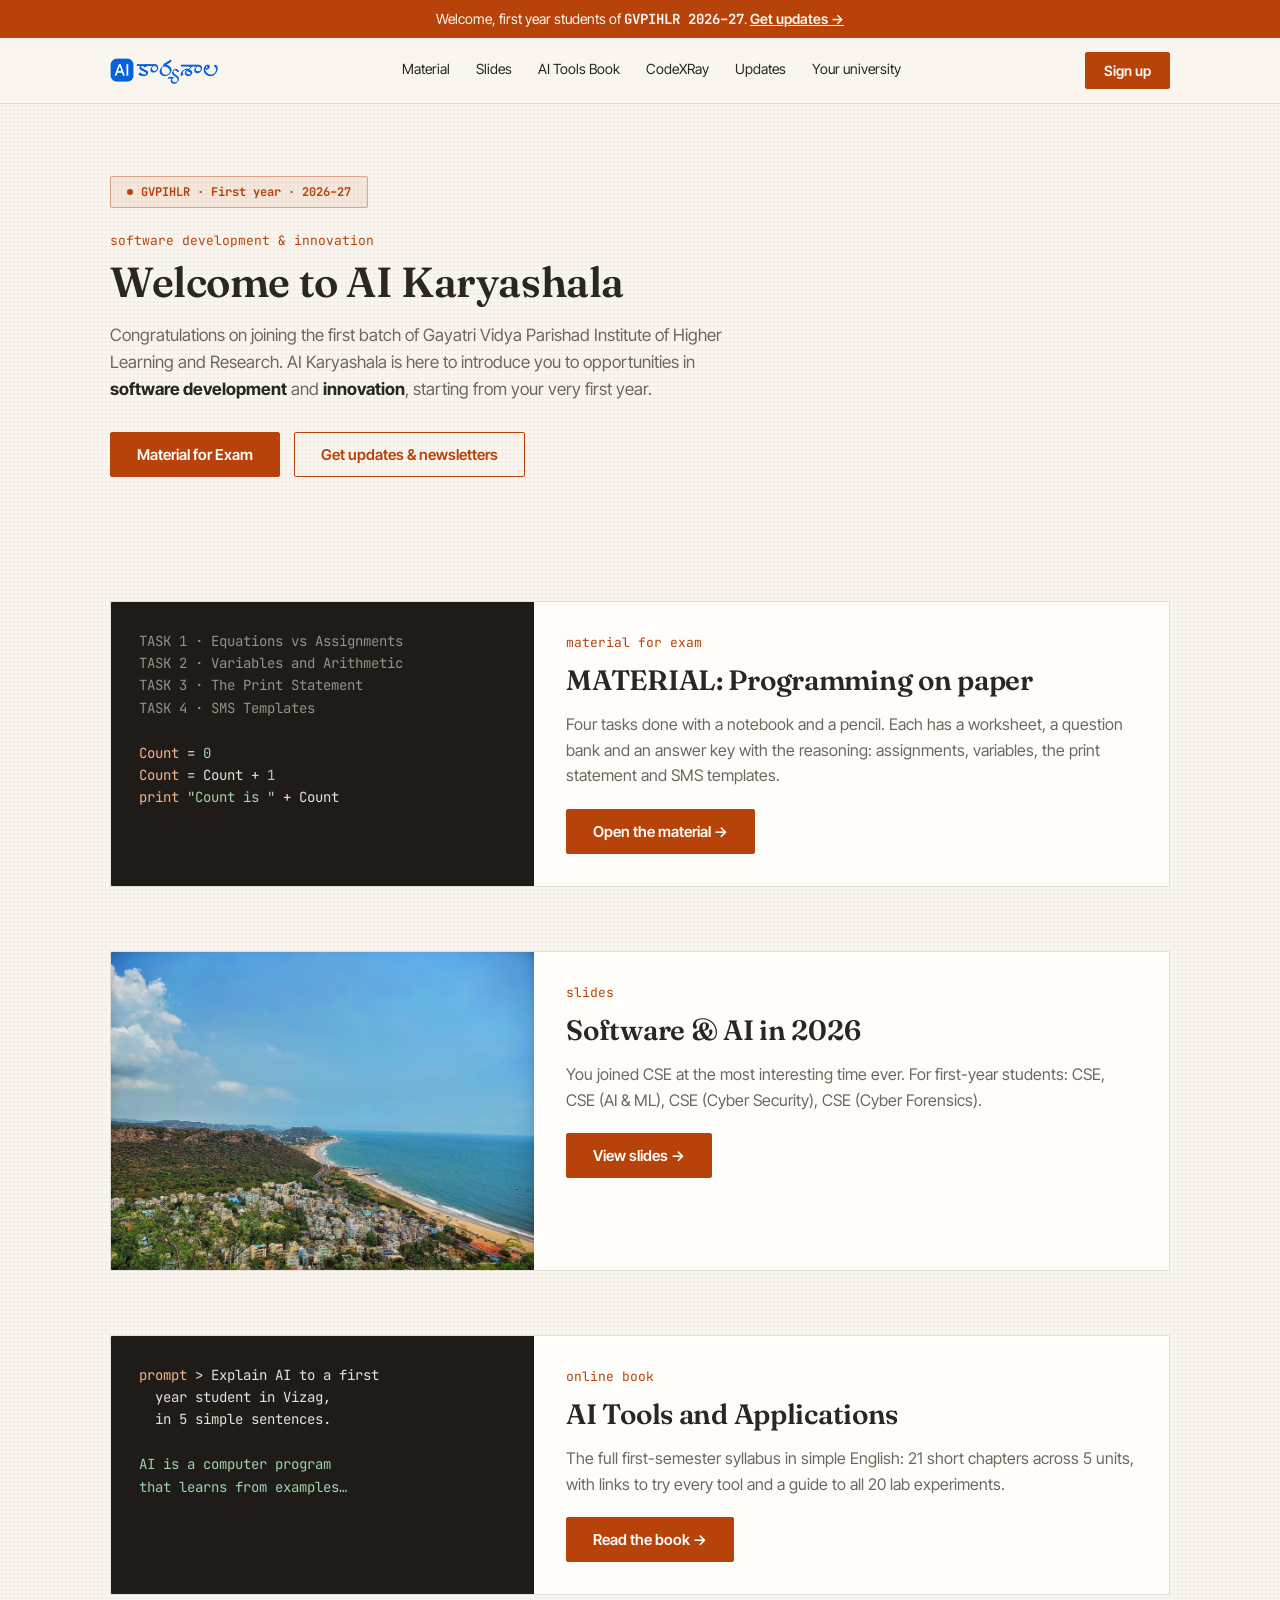
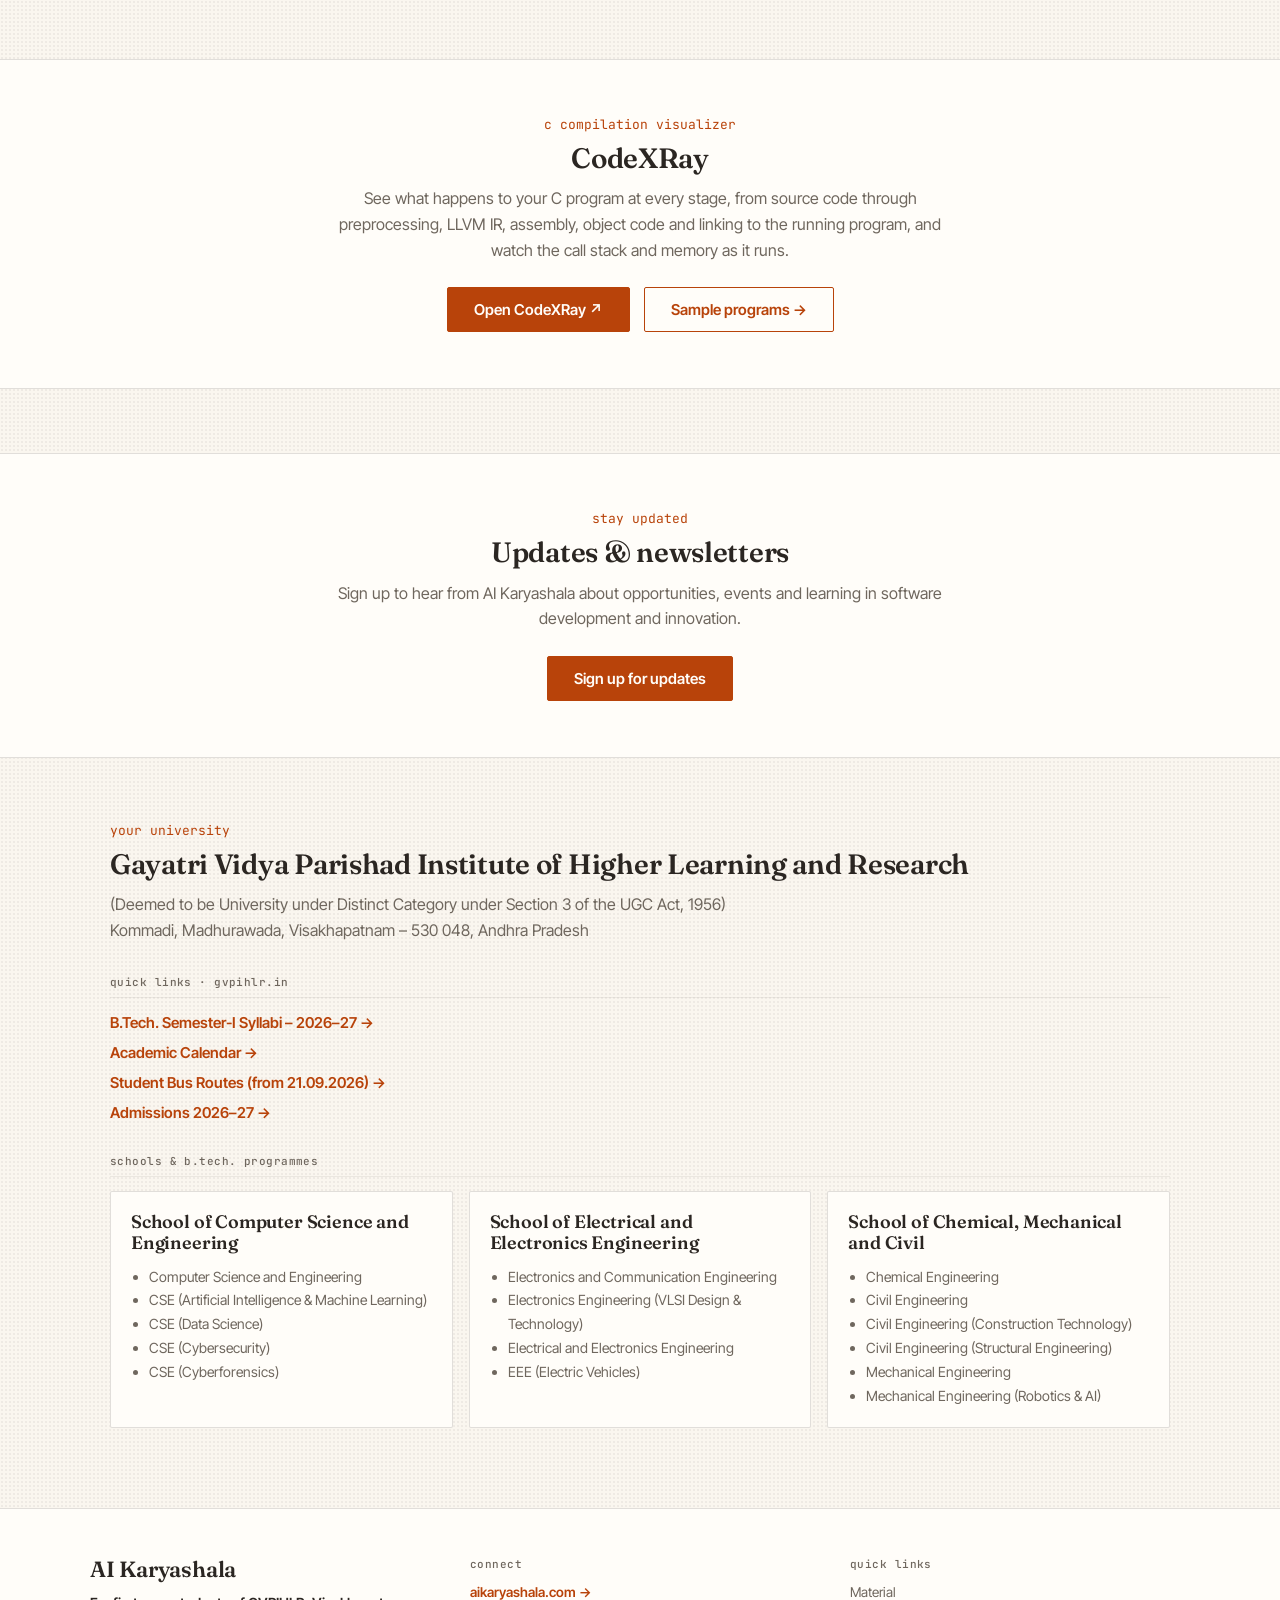
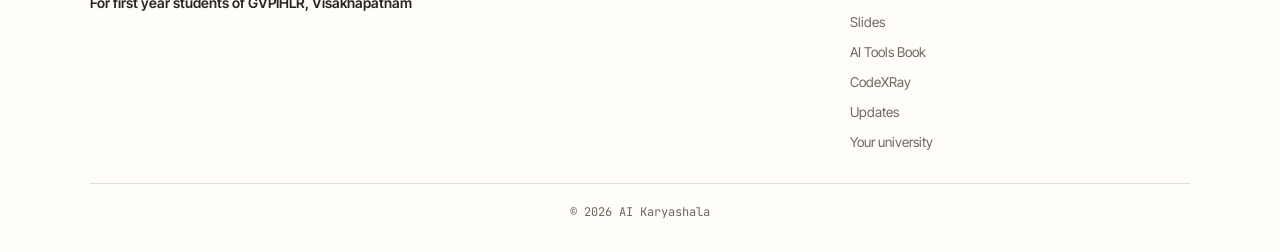
==== commit 8e9b8201: "Material for exam" ====
--- a/docs/index.html
+++ b/docs/index.html
@@ -69,7 +69,7 @@
 <span class="k">Count</span> = Count + <span class="s">1</span>
 <span class="k">print</span> <span class="s">"Count is "</span> + Count</pre>
       <div class="talk-copy">
-        <p class="eyebrow">material</p>
+        <p class="eyebrow">material for exam</p>
         <h2>MATERIAL: Programming on paper</h2>
         <p class="muted">Four tasks done with a notebook and a pencil. Each has a worksheet, a question bank and an answer key with the reasoning: assignments, variables, the print statement and SMS templates.</p>
         <span class="btn btn--primary">Open the material →</span>
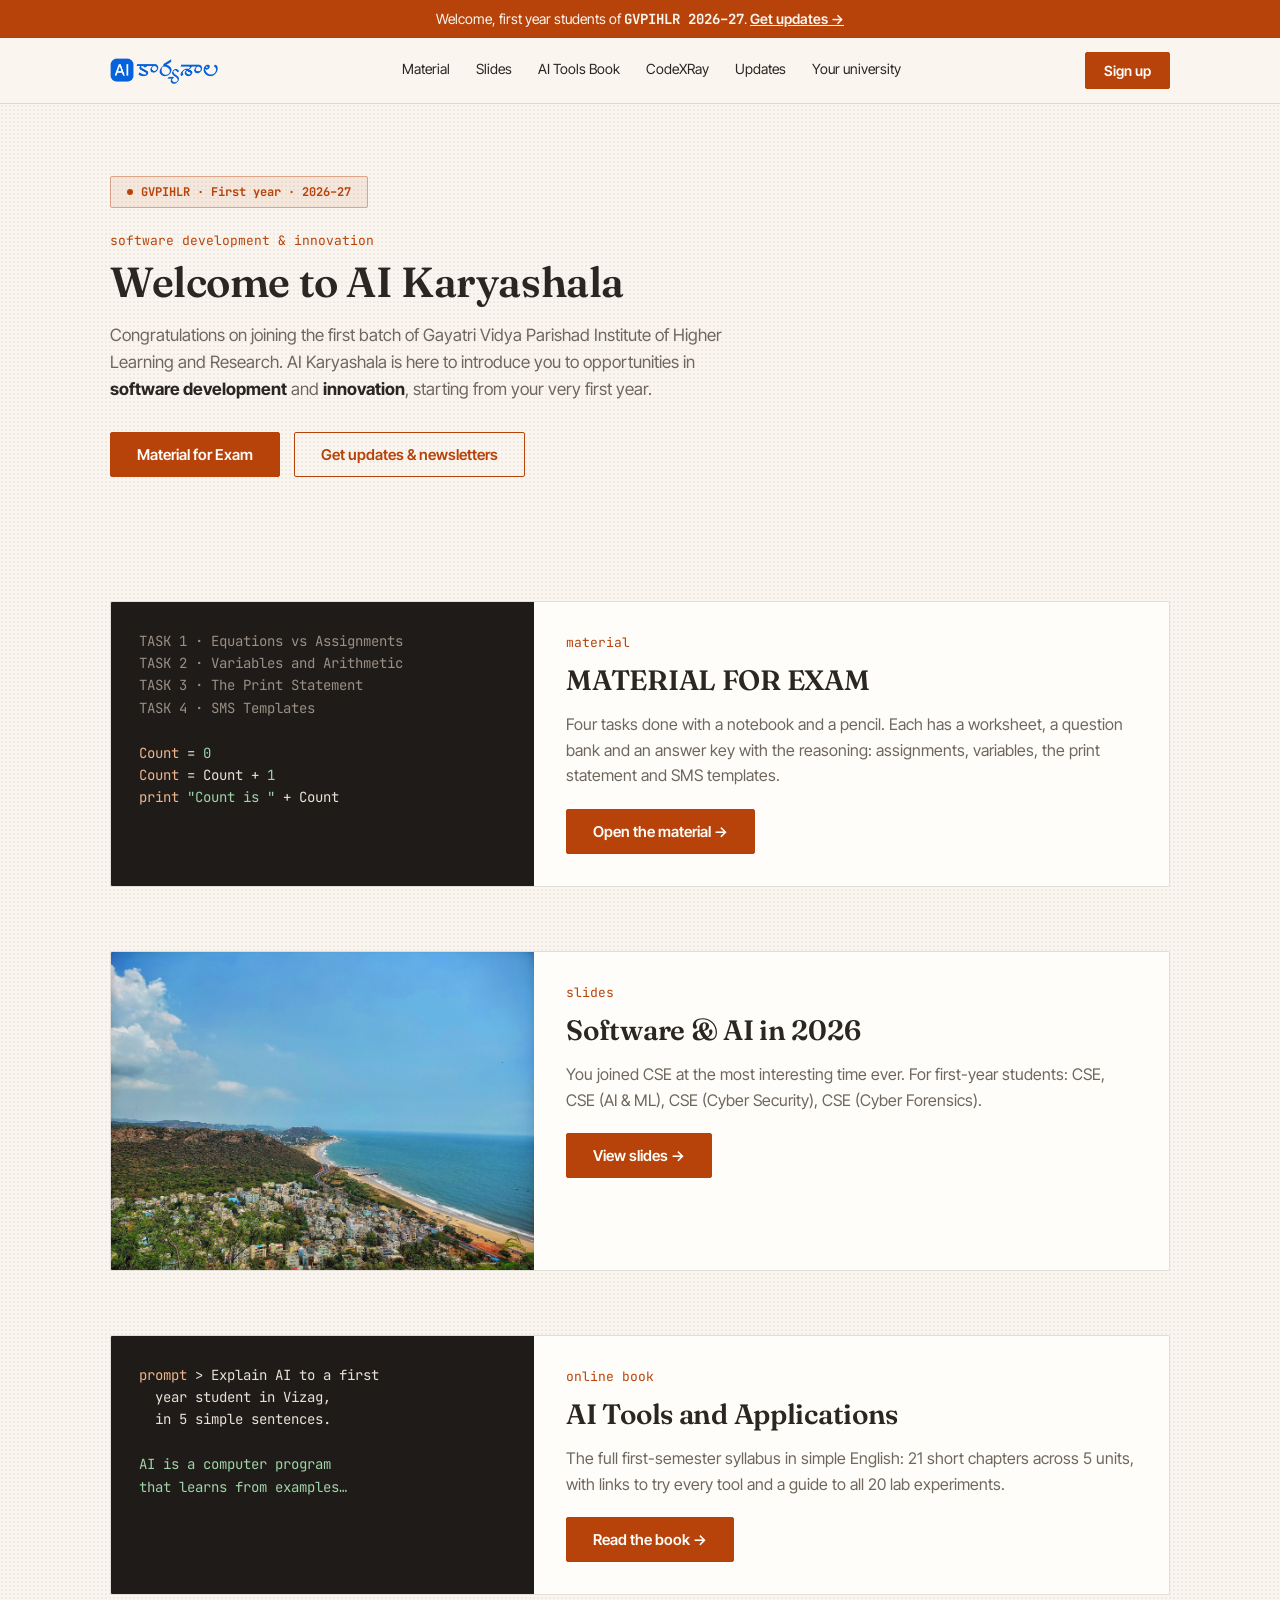
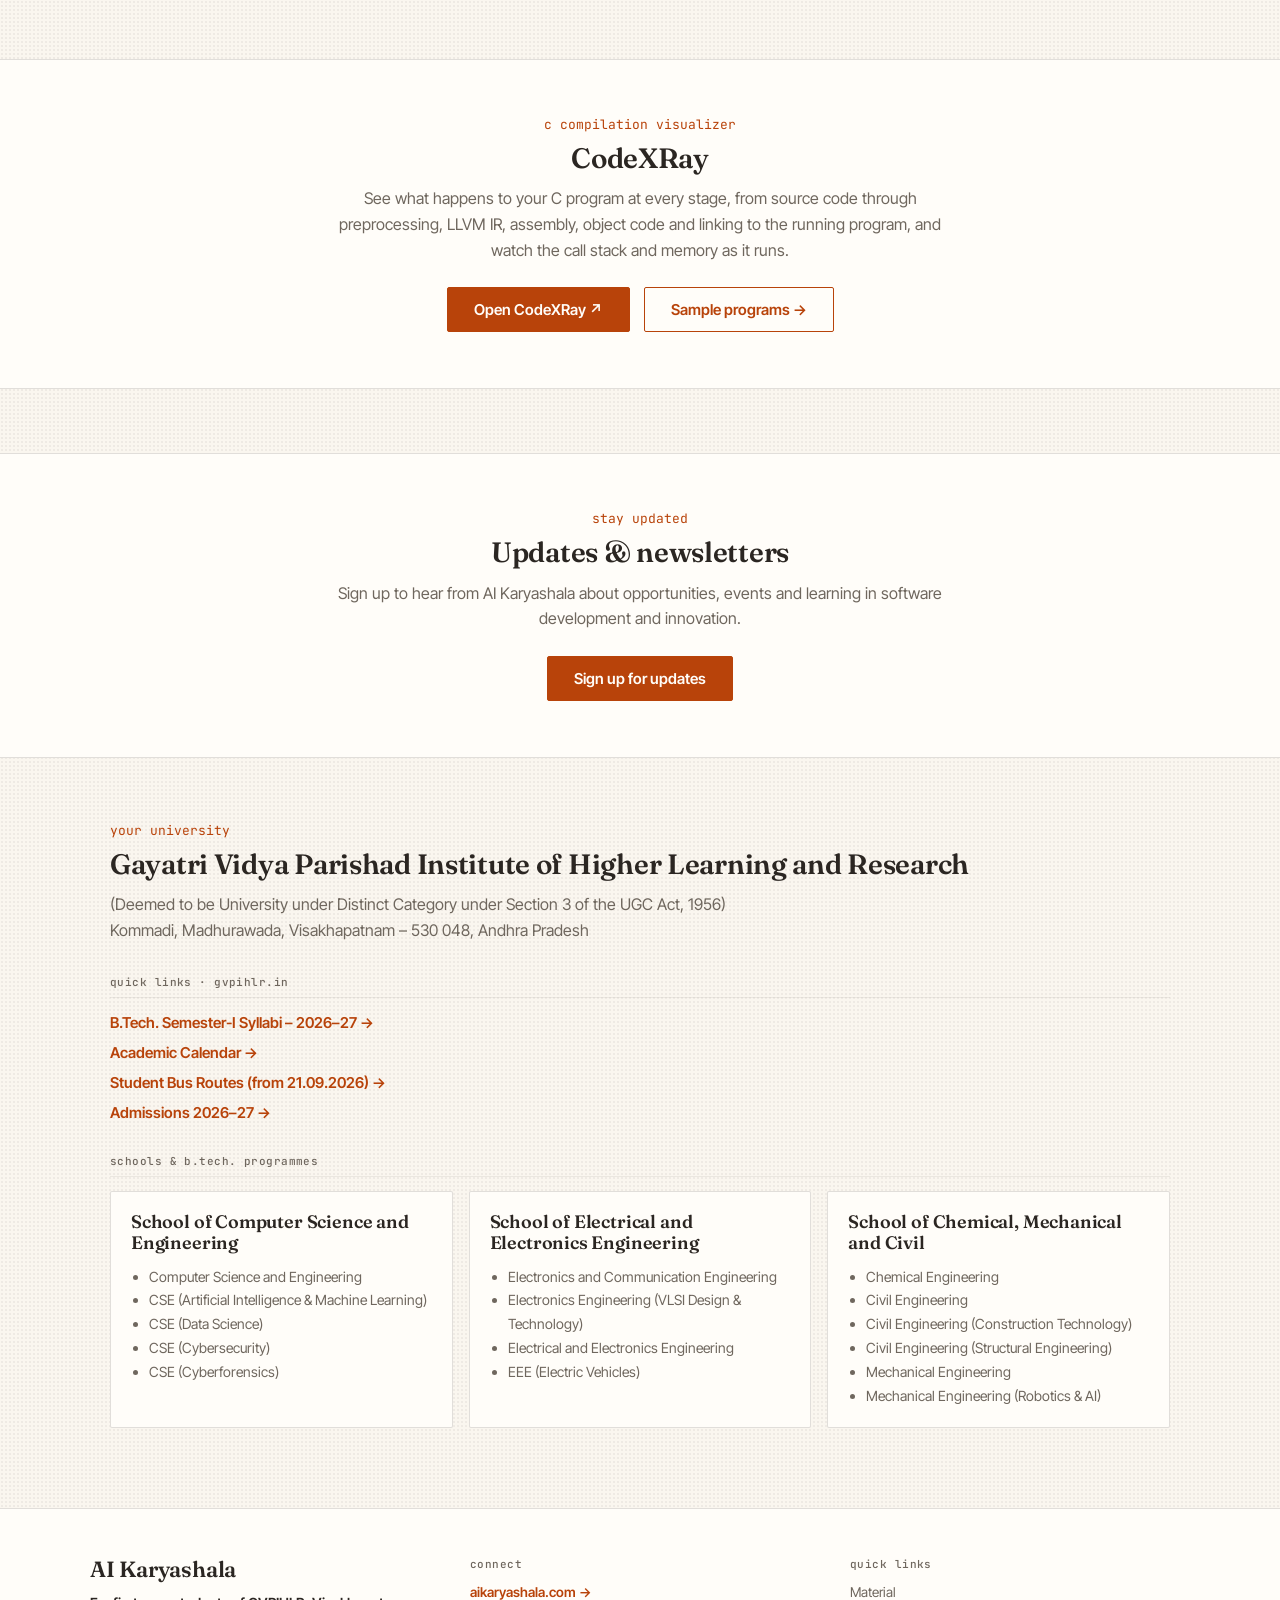
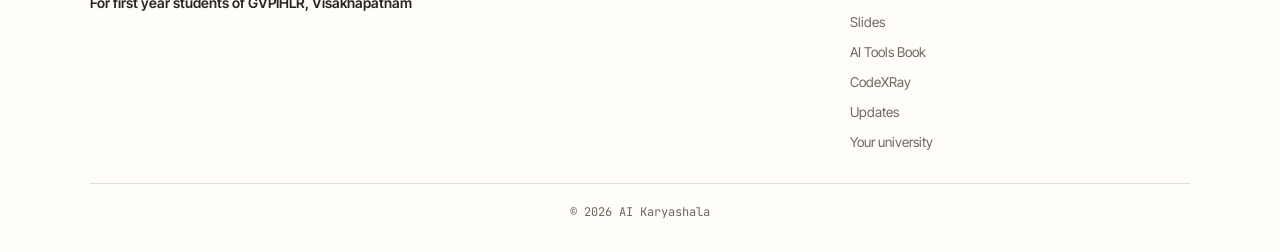
==== commit 60c2d135: "material for exam clear and bold" ====
--- a/docs/index.html
+++ b/docs/index.html
@@ -69,8 +69,8 @@
 <span class="k">Count</span> = Count + <span class="s">1</span>
 <span class="k">print</span> <span class="s">"Count is "</span> + Count</pre>
       <div class="talk-copy">
-        <p class="eyebrow">material for exam</p>
-        <h2>MATERIAL: Programming on paper</h2>
+        <p class="eyebrow">material</p>
+        <h2>MATERIAL FOR EXAM</h2>
         <p class="muted">Four tasks done with a notebook and a pencil. Each has a worksheet, a question bank and an answer key with the reasoning: assignments, variables, the print statement and SMS templates.</p>
         <span class="btn btn--primary">Open the material →</span>
       </div>
@@ -90,6 +90,7 @@
     </a>
   </section>
 
+  
   <!-- AI Tools Book -->
   <section id="ai-tools" class="section">
     <a class="talk-card" href="ai-tools/index.html">
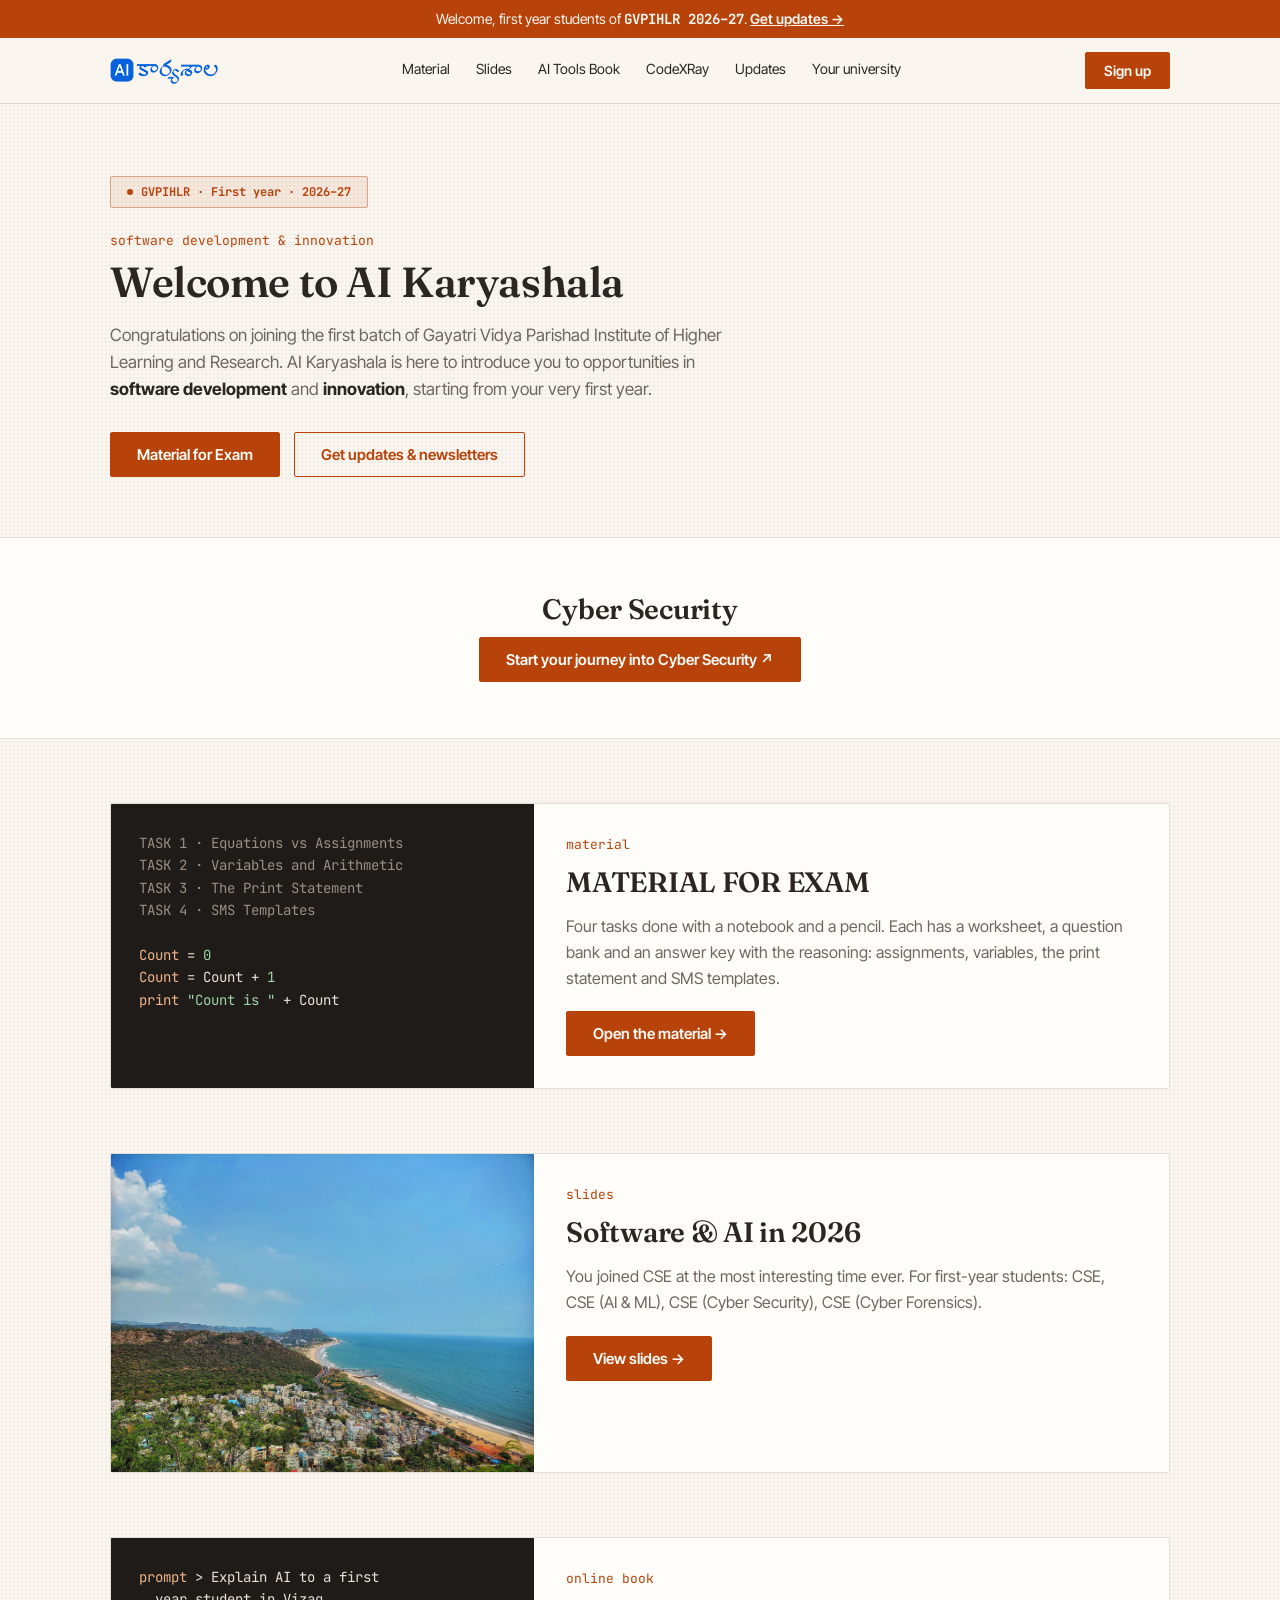
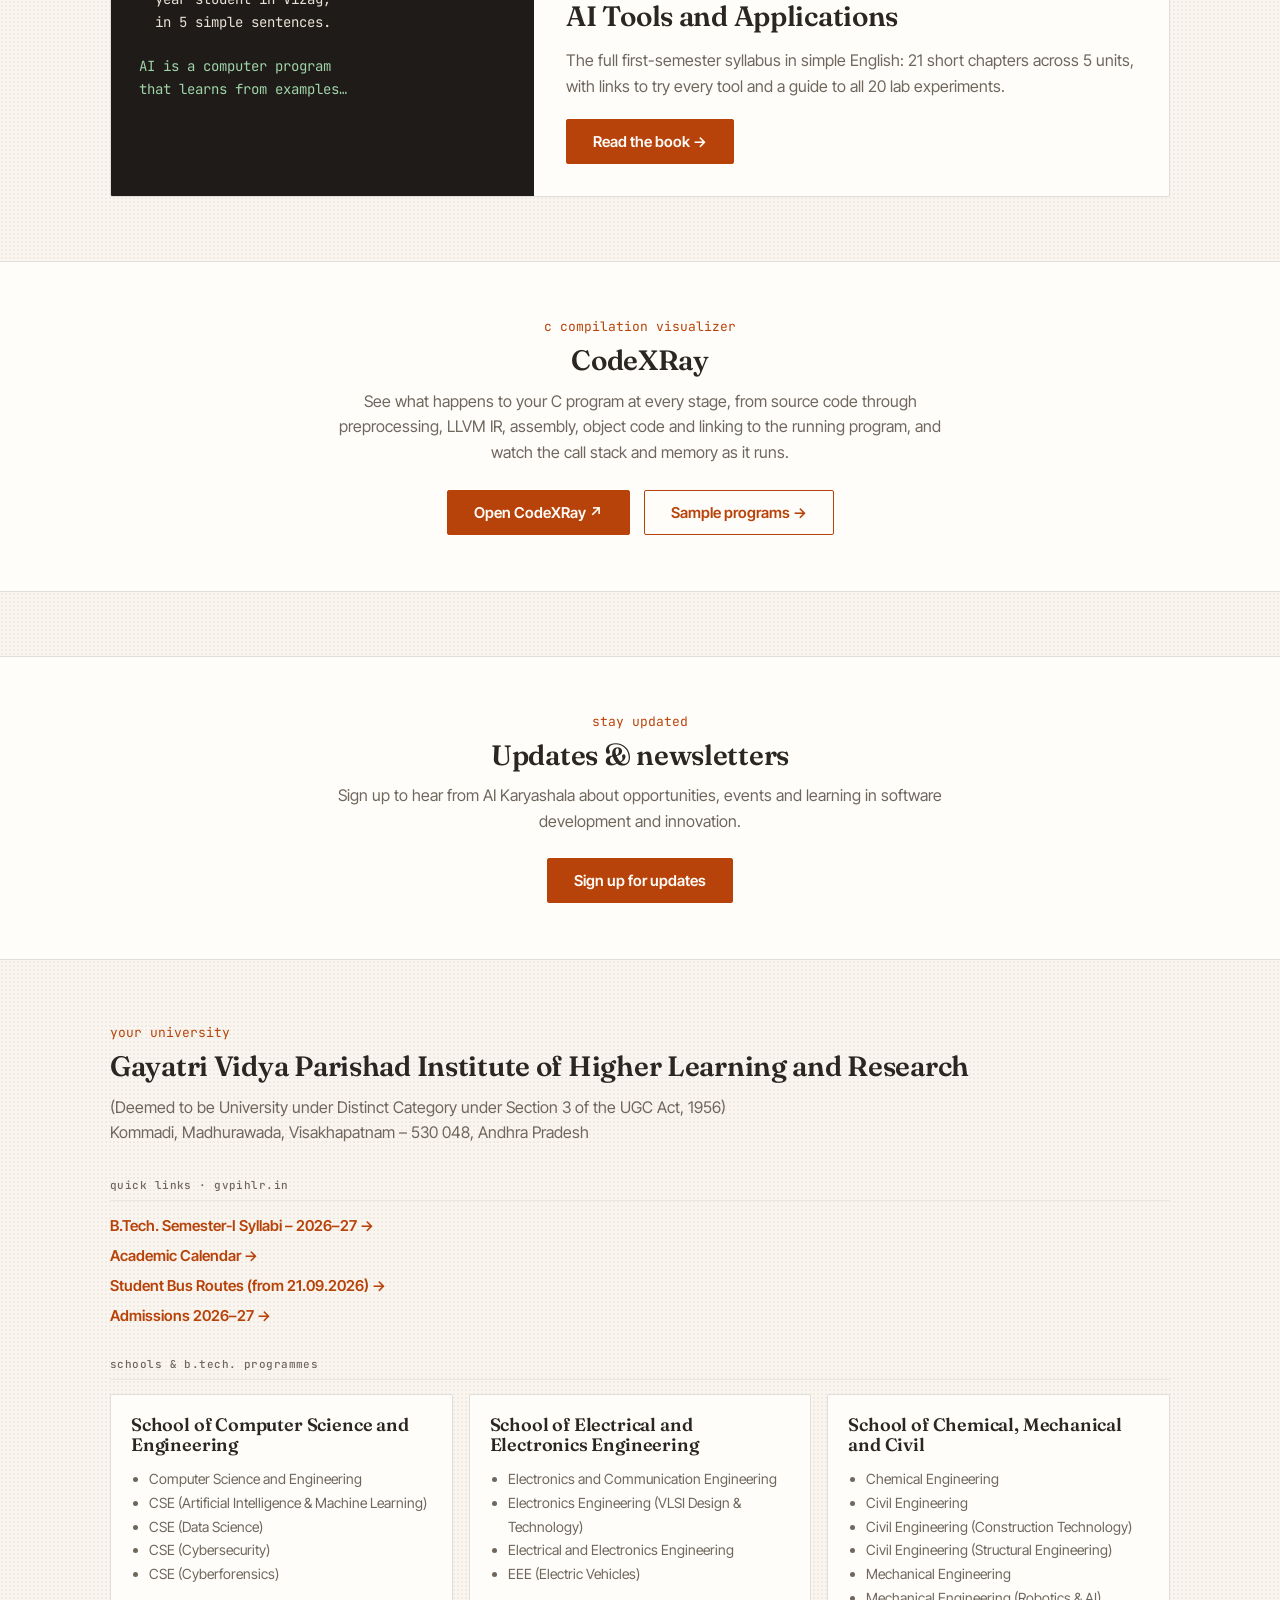
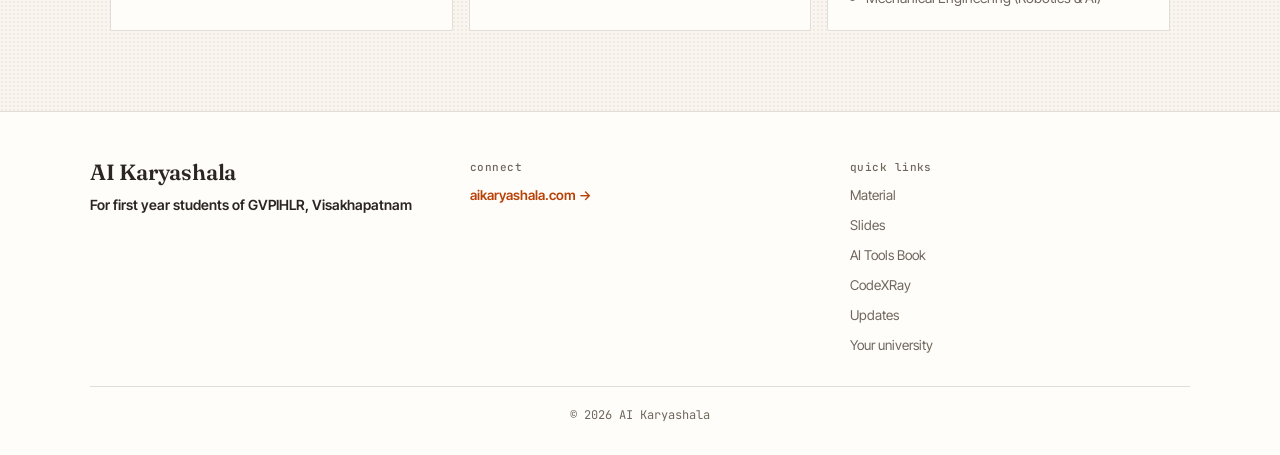
==== commit 98a64382: "Add Cyber Security join link above material block Co-Authored-By: Claude Fable 5.1 <noreply@anthropi" ====
--- a/docs/index.html
+++ b/docs/index.html
@@ -57,6 +57,14 @@
     </div>
   </section>
 
+  <!-- Join -->
+  <section id="join" class="band">
+    <div class="band-shell">
+      <h2>Cyber Security</h2>
+      <a href="https://ready.nirvik.ai/join/ZEN3-PUSY" class="btn btn--primary" target="_blank" rel="noopener noreferrer">Start your journey into Cyber Security ↗</a>
+    </div>
+  </section>
+
   <!-- Material -->
   <section id="material" class="section">
     <a class="talk-card" href="material/index.html">
